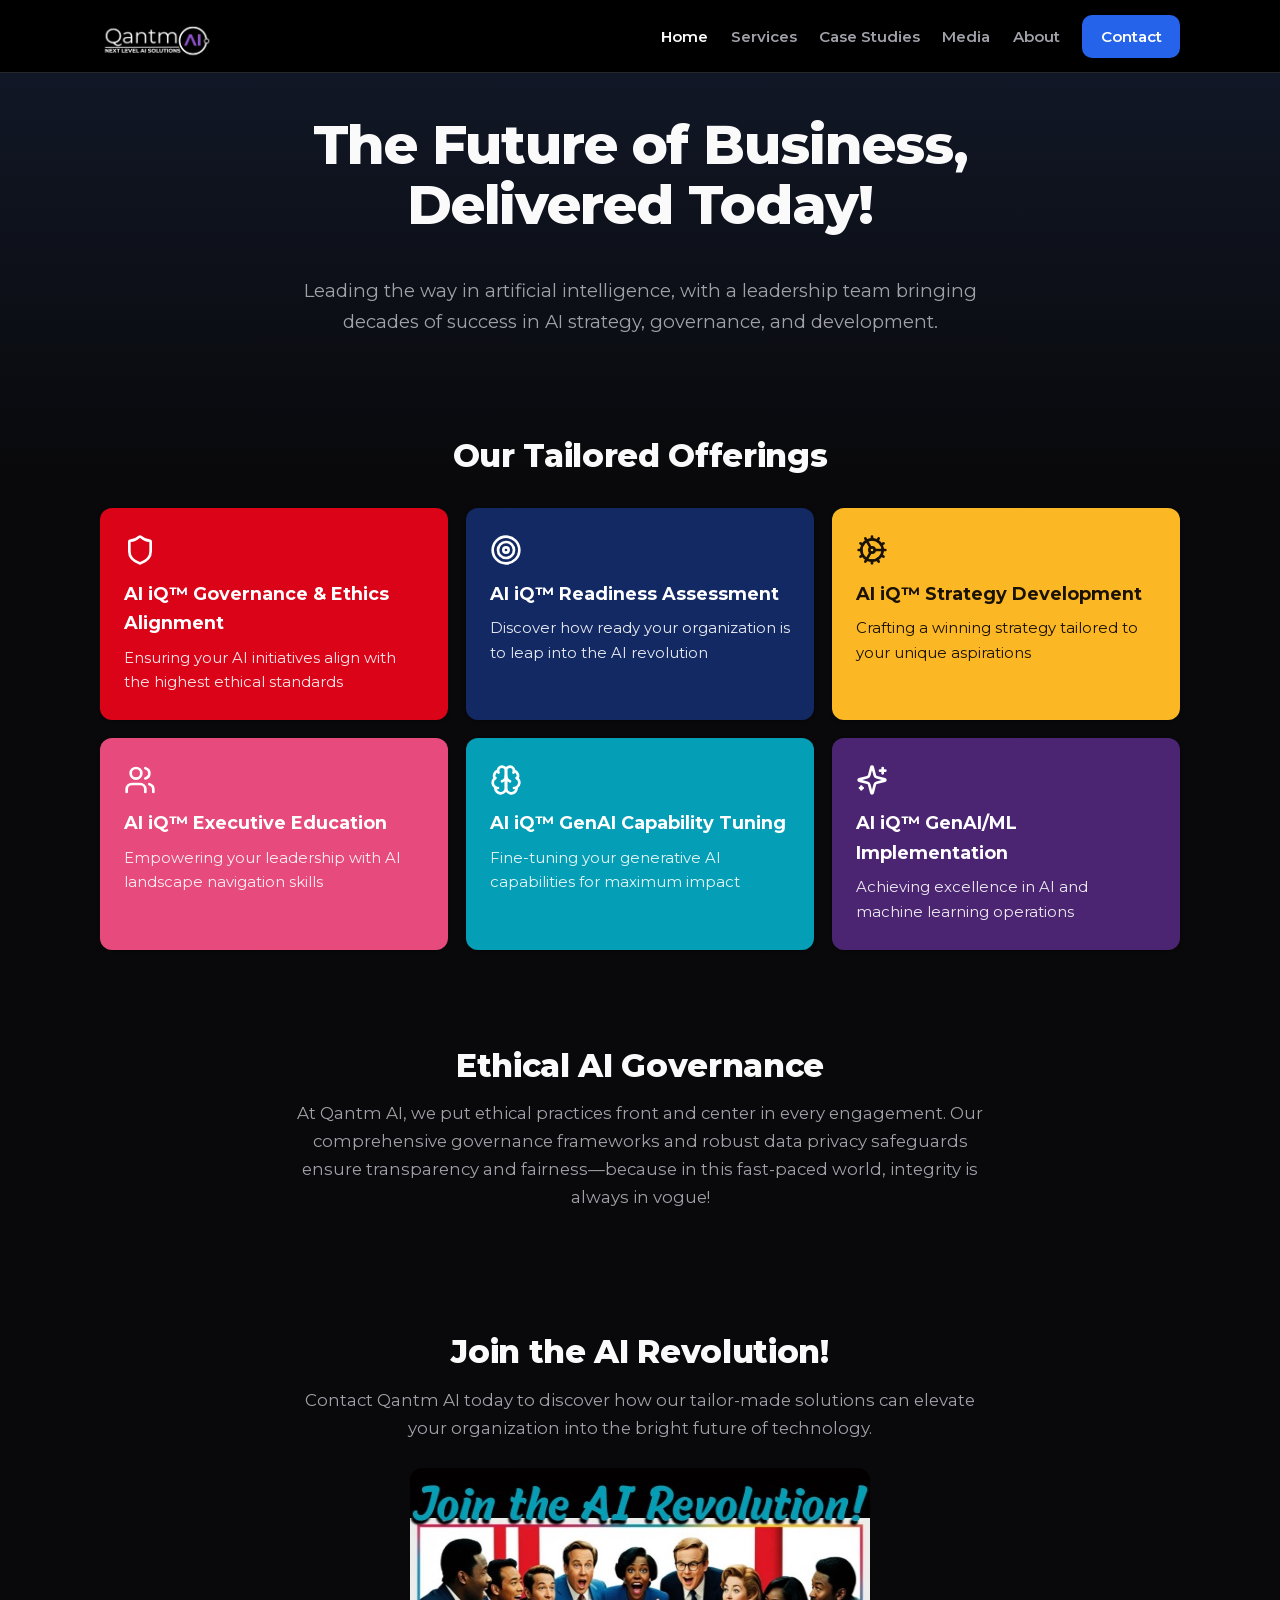
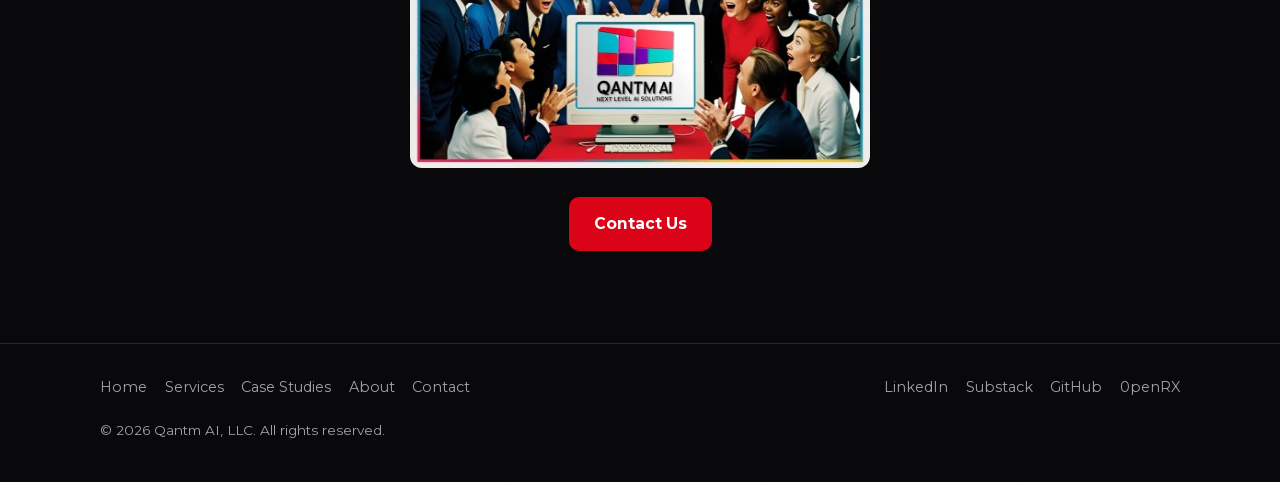
==== index.html @ 716795af "refine: media page balance — measure, whitespace, timeline grid Design refinement grounded in readab" ====
<!DOCTYPE html>
<html lang="en">
<head>
<meta charset="UTF-8">
<meta name="viewport" content="width=device-width, initial-scale=1.0">
<title>Qantm AI — AI Strategy, Governance & Implementation Consulting</title>
<meta name="description" content="AI consulting led by Dr. Seth Dobrin: AI iQ™ readiness assessments, governance and ethics alignment, executive education, and GenAI/ML implementation.">
<meta name="robots" content="index, follow, max-snippet:-1">
<link rel="canonical" href="https://qantm.ai/">
<meta property="og:title" content="Qantm AI — AI Strategy, Governance & Implementation Consulting">
<meta property="og:description" content="AI consulting led by Dr. Seth Dobrin: AI iQ™ readiness assessments, governance and ethics alignment, executive education, and GenAI/ML implementation.">
<meta property="og:type" content="website">
<meta property="og:url" content="https://qantm.ai/">
<meta property="og:image" content="https://qantm.ai/favicon.png">
<meta name="twitter:card" content="summary">
<link rel="icon" type="image/x-icon" href="./favicon.ico">
<link rel="icon" type="image/png" sizes="32x32" href="./favicon-32x32.png">
<link rel="apple-touch-icon" href="./favicon.png">
<link rel="stylesheet" href="./assets/styles.css?v=cdc17498">
<script type="application/ld+json">[{"@context":"https://schema.org","@type":"Organization","name":"Qantm AI","alternateName":"QANTM AI","url":"https://qantm.ai","logo":"https://qantm.ai/favicon.png","description":"AI strategy, governance, and implementation consulting — AI iQ™ readiness assessments, governance \u0026 ethics alignment, executive education, and GenAI/ML implementation.","email":"info@qantm.ai","contactPoint":{"@type":"ContactPoint","email":"info@qantm.ai","contactType":"sales","availableLanguage":"English"},"founder":{"@type":"Person","name":"Seth Dobrin","honorificPrefix":"Dr.","jobTitle":"CEO \u0026 AI Strategist"},"employee":[{"@type":"Person","name":"Seth Dobrin","honorificPrefix":"Dr.","jobTitle":"CEO \u0026 AI Strategist"},{"@type":"Person","name":"Tabitha Rudd","jobTitle":"COO"}],"brand":{"@type":"Brand","name":"0penRX","url":"https://0penrx.org"},"knowsAbout":["AI Governance","AI Strategy","Machine Learning","AI Implementation","AI Ethics","AI Risk Assessment"],"serviceArea":{"@type":"Place","name":"Worldwide"},"sameAs":["https://www.linkedin.com/company/qantm-ai/","https://bsky.app/profile/qantmai.bsky.social","https://siliconsandstudio.substack.com/","https://github.com/QANTMAI"]},{"@context":"https://schema.org","@type":"WebSite","name":"Qantm AI","url":"https://qantm.ai"}]</script>
</head>
<body>
<header>
  <div class="hdr">
    <a class="logo" href="./"><img src="./assets/img/logo.png" alt="Qantm AI — Next Level AI Solutions" width="112" height="50"></a>
    <button class="nav-toggle" aria-expanded="false" aria-controls="mainnav" aria-label="Open menu"><span></span><span></span><span></span></button>
    <nav class="main" id="mainnav" aria-label="Main"><a href="./" aria-current="page">Home</a><a href="./services">Services</a><a href="./case-studies">Case Studies</a><a href="./media">Media</a><a href="./about">About</a><a href="./contact" class="contact-btn">Contact</a></nav>
  </div>
</header>
<main class="wrap">
<h1>The Future of Business, Delivered Today!</h1>

<div class="hero">
  <p>Leading the way in artificial intelligence, with a leadership team bringing decades of success in AI strategy, governance, and development.</p>
</div>
<section id="offerings">
  <h2>Our Tailored Offerings</h2>
  <div class="tiles">
    <div class="tile tile--red"><svg viewBox="0 0 24 24" fill="none" stroke="currentColor" stroke-width="2" stroke-linecap="round" stroke-linejoin="round" aria-hidden="true"><path d="M20 13c0 5-3.5 7.5-7.66 8.95a1 1 0 0 1-.67-.01C7.5 20.5 4 18 4 13V6a1 1 0 0 1 1-1c2 0 4.5-1.2 6.24-2.72a1.17 1.17 0 0 1 1.52 0C14.51 3.81 17 5 19 5a1 1 0 0 1 1 1z"/></svg><h3>AI iQ™ Governance & Ethics Alignment</h3><p>Ensuring your AI initiatives align with the highest ethical standards</p></div>
    <div class="tile tile--navy"><svg viewBox="0 0 24 24" fill="none" stroke="currentColor" stroke-width="2" stroke-linecap="round" stroke-linejoin="round" aria-hidden="true"><circle cx="12" cy="12" r="10"/><circle cx="12" cy="12" r="6"/><circle cx="12" cy="12" r="2"/></svg><h3>AI iQ™ Readiness Assessment</h3><p>Discover how ready your organization is to leap into the AI revolution</p></div>
    <div class="tile tile--gold"><svg viewBox="0 0 24 24" fill="none" stroke="currentColor" stroke-width="2" stroke-linecap="round" stroke-linejoin="round" aria-hidden="true"><path d="M12 20a8 8 0 1 0 0-16 8 8 0 0 0 0 16Z"/><path d="M12 14a2 2 0 1 0 0-4 2 2 0 0 0 0 4Z"/><path d="M12 2v2"/><path d="M12 22v-2"/><path d="m17 20.66-1-1.73"/><path d="M11 10.27 7 3.34"/><path d="m20.66 17-1.73-1"/><path d="m3.34 7 1.73 1"/><path d="M14 12h8"/><path d="M2 12h2"/><path d="m20.66 7-1.73 1"/><path d="m3.34 17 1.73-1"/><path d="m17 3.34-1 1.73"/><path d="m11 13.73-4 6.93"/></svg><h3>AI iQ™ Strategy Development</h3><p>Crafting a winning strategy tailored to your unique aspirations</p></div>
    <div class="tile tile--pink"><svg viewBox="0 0 24 24" fill="none" stroke="currentColor" stroke-width="2" stroke-linecap="round" stroke-linejoin="round" aria-hidden="true"><path d="M16 21v-2a4 4 0 0 0-4-4H6a4 4 0 0 0-4 4v2"/><circle cx="9" cy="7" r="4"/><path d="M22 21v-2a4 4 0 0 0-3-3.87"/><path d="M16 3.13a4 4 0 0 1 0 7.75"/></svg><h3>AI iQ™ Executive Education</h3><p>Empowering your leadership with AI landscape navigation skills</p></div>
    <div class="tile tile--cyan"><svg viewBox="0 0 24 24" fill="none" stroke="currentColor" stroke-width="2" stroke-linecap="round" stroke-linejoin="round" aria-hidden="true"><path d="M12 5a3 3 0 1 0-5.997.125 4 4 0 0 0-2.526 5.77 4 4 0 0 0 .556 6.588A4 4 0 1 0 12 18Z"/><path d="M12 5a3 3 0 1 1 5.997.125 4 4 0 0 1 2.526 5.77 4 4 0 0 1-.556 6.588A4 4 0 1 1 12 18Z"/><path d="M15 13a4.5 4.5 0 0 1-3-4 4.5 4.5 0 0 1-3 4"/><path d="M17.599 6.5a3 3 0 0 0 .399-1.375"/><path d="M6.003 5.125A3 3 0 0 0 6.401 6.5"/><path d="M3.477 10.896a4 4 0 0 1 .585-.396"/><path d="M19.938 10.5a4 4 0 0 1 .585.396"/><path d="M6 18a4 4 0 0 1-1.967-.516"/><path d="M19.967 17.484A4 4 0 0 1 18 18"/></svg><h3>AI iQ™ GenAI Capability Tuning</h3><p>Fine-tuning your generative AI capabilities for maximum impact</p></div>
    <div class="tile tile--purple"><svg viewBox="0 0 24 24" fill="none" stroke="currentColor" stroke-width="2" stroke-linecap="round" stroke-linejoin="round" aria-hidden="true"><path d="M9.937 15.5A2 2 0 0 0 8.5 14.063l-6.135-1.582a.5.5 0 0 1 0-.962L8.5 9.936A2 2 0 0 0 9.937 8.5l1.582-6.135a.5.5 0 0 1 .963 0L14.063 8.5A2 2 0 0 0 15.5 9.937l6.135 1.581a.5.5 0 0 1 0 .964L15.5 14.063a2 2 0 0 0-1.437 1.437l-1.582 6.135a.5.5 0 0 1-.963 0z"/><path d="M20 3v4"/><path d="M22 5h-4"/><path d="M4 17v2"/><path d="M5 18H3"/></svg><h3>AI iQ™ GenAI/ML Implementation</h3><p>Achieving excellence in AI and machine learning operations</p></div>
  </div>
</section>
<section id="ethics">
  <h2>Ethical AI Governance</h2>
  <p class="lede">At Qantm AI, we put ethical practices front and center in every engagement. Our comprehensive governance frameworks and robust data privacy safeguards ensure transparency and fairness&mdash;because in this fast-paced world, integrity is always in vogue!</p>
</section>
<section id="cta">
  <h2>Join the AI Revolution!</h2>
  <p class="lede">Contact Qantm AI today to discover how our tailor-made solutions can elevate your organization into the bright future of technology.</p>
  <img class="cta-image" src="./assets/img/join-ai-revolution.jpg" alt="Join the AI Revolution with Qantm AI" width="500" height="300" loading="lazy">
  <div class="cta-row"><a class="btn pri" href="mailto:info@qantm.ai">Contact Us</a></div>
</section>

</main>
<footer>
  <div class="wrap">
    <div class="cols">
      <nav aria-label="Footer">
        <a href="./">Home</a><a href="./services">Services</a><a href="./case-studies">Case Studies</a><a href="./about">About</a><a href="./contact">Contact</a>
      </nav>
      <nav aria-label="Elsewhere">
        <a href="https://www.linkedin.com/company/qantm-ai/" rel="noopener">LinkedIn</a>
        <a href="https://siliconsandstudio.substack.com/" rel="noopener">Substack</a>
        <a href="https://github.com/QANTMAI" rel="noopener">GitHub</a>
        <a href="https://0penrx.org" rel="noopener">0penRX</a>
      </nav>
    </div>
    <p class="copy">&copy; 2026 Qantm AI, LLC. All rights reserved.</p>
  </div>
</footer>
<script>(function(){var b=document.querySelector('.nav-toggle'),n=document.getElementById('mainnav');if(b&&n){b.addEventListener('click',function(){var o=n.classList.toggle('open');b.setAttribute('aria-expanded',o?'true':'false');b.setAttribute('aria-label',o?'Close menu':'Open menu');});}})();</script>
</body>
</html>
---- assets/styles.css ----
/* Qantm AI — static site. Palette + type read verbatim from the live qantm.ai
   (2026-07-11): Montserrat, near-black #09090b, red/blue CTAs, and a six-colour
   brand cycle for cards. Dark-first, matching the live app. */

/* Self-hosted Montserrat (latin subset) — no external font dependency. */
@font-face { font-family: Montserrat; font-style: normal; font-weight: 400; font-display: swap; src: url("./fonts/montserrat-400.woff2") format("woff2"); }
@font-face { font-family: Montserrat; font-style: normal; font-weight: 600; font-display: swap; src: url("./fonts/montserrat-600.woff2") format("woff2"); }
@font-face { font-family: Montserrat; font-style: normal; font-weight: 700; font-display: swap; src: url("./fonts/montserrat-700.woff2") format("woff2"); }
@font-face { font-family: Montserrat; font-style: normal; font-weight: 800; font-display: swap; src: url("./fonts/montserrat-800.woff2") format("woff2"); }

:root {
  /* Neutrals (HSL triplets — match the live shadcn theme). */
  --background: 240 10% 3.9%;
  --foreground: 0 0% 98%;
  --muted: 240 3.7% 15.9%;
  --muted-foreground: 240 5% 64.9%;
  --card: 240 6% 7%;
  --border: 240 3.7% 15.9%;
  --radius: 12px;
  /* Brand palette (verbatim from the live DOM). */
  --red: #da0318;
  --blue: #2563eb;
  --navy: #132964;
  --gold: #fbb724;
  --pink: #e74a7c;
  --cyan: #049fb6;
  --purple: #4b2571;
}
* { box-sizing: border-box; margin: 0; padding: 0; }
html { scroll-behavior: smooth; }
body {
  /* subtle navy→black hero band at the top, like the live site */
  background: linear-gradient(hsl(222 40% 12%), hsl(var(--background)) 480px) no-repeat;
  background-color: hsl(var(--background));
  color: hsl(var(--foreground));
  font: 400 16px/1.65 Montserrat, Arial, system-ui, sans-serif;
  -webkit-font-smoothing: antialiased;
}
a { color: var(--blue); text-decoration: none; }
a:hover { text-decoration: underline; }
img { max-width: 100%; }

.wrap { max-width: 1120px; margin: 0 auto; padding: 0 1.25rem; }

/* Header */
header { border-bottom: 1px solid hsl(var(--border)); position: sticky; top: 0; background: #000; z-index: 10; }
.hdr { display: flex; align-items: center; justify-content: space-between; gap: 1rem; padding: .7rem 1.25rem; max-width: 1120px; margin: 0 auto; }
.logo { display: flex; align-items: center; }
.logo img { height: 50px; width: auto; display: block; }
nav.main { display: flex; gap: 1.4rem; flex-wrap: wrap; align-items: center; }
nav.main a { color: hsl(var(--muted-foreground)); font-size: .95rem; font-weight: 600; }
nav.main a:hover, nav.main a[aria-current="page"] { color: hsl(var(--foreground)); text-decoration: none; }
nav.main a.contact-btn { background: var(--blue); color: #fff; padding: .55rem 1.15rem; border-radius: 10px; }
nav.main a.contact-btn:hover { filter: brightness(1.08); color: #fff; }

/* Hamburger toggle — hidden on desktop, drives the mobile menu */
.nav-toggle { display: none; background: none; border: 0; padding: .4rem; cursor: pointer; }
.nav-toggle span { display: block; width: 26px; height: 2px; border-radius: 2px; background: hsl(var(--foreground)); transition: transform .2s ease, opacity .2s ease; }
.nav-toggle span + span { margin-top: 6px; }

@media (max-width: 760px) {
  .hdr { flex-wrap: wrap; padding: .6rem 1.1rem; }
  .nav-toggle { display: block; }
  .nav-toggle[aria-expanded="true"] span:nth-child(1) { transform: translateY(8px) rotate(45deg); }
  .nav-toggle[aria-expanded="true"] span:nth-child(2) { opacity: 0; }
  .nav-toggle[aria-expanded="true"] span:nth-child(3) { transform: translateY(-8px) rotate(-45deg); }
  nav.main { display: none; order: 3; flex-basis: 100%; flex-direction: column; gap: 0; margin-top: .4rem; }
  nav.main.open { display: flex; }
  nav.main a { padding: .9rem .25rem; border-top: 1px solid hsl(var(--border)); font-size: 1.05rem; }
  nav.main a.contact-btn { margin: .75rem 0 .35rem; padding: .8rem; text-align: center; border-top: 0; }
}

/* Headings + hero */
h1 { font-weight: 800; font-size: clamp(2.1rem, 5.2vw, 3.4rem); line-height: 1.1; letter-spacing: -.02em; text-align: center; margin: 2.6rem auto 0; max-width: 20ch; }
.hero { padding: 1.5rem 0 3rem; text-align: center; }
.hero p { margin: 1.1rem auto 0; max-width: 60ch; color: hsl(var(--muted-foreground)); font-size: 1.15rem; }
.cta-row { display: flex; gap: .8rem; margin-top: 1.8rem; flex-wrap: wrap; justify-content: center; }
.btn { display: inline-flex; align-items: center; gap: .5rem; padding: .8rem 1.5rem; border-radius: 10px; font-weight: 700; font-size: .98rem; border: 1px solid transparent; color: #fff; background: hsl(var(--muted)); }
.btn:hover { text-decoration: none; filter: brightness(1.1); }
.btn.pri { background: var(--red); color: #fff; }
.btn.blue { background: var(--blue); color: #fff; }

/* Sections */
section { padding: 2.8rem 0; }
section > h2 { text-align: center; }
h2 { font-size: clamp(1.5rem, 3vw, 2rem); font-weight: 800; letter-spacing: -.01em; margin-bottom: .5rem; }
.lede { color: hsl(var(--muted-foreground)); max-width: 64ch; margin: 0 auto 1.6rem; font-size: 1.05rem; text-align: center; }

/* Colour-cycled tiles (offerings, services, values) */
.tiles { display: grid; grid-template-columns: repeat(auto-fill, minmax(min(300px, 100%), 1fr)); gap: 1.1rem; margin-top: 1.6rem; }
.tile { border-radius: var(--radius); padding: 1.6rem 1.5rem; color: #fff; display: flex; flex-direction: column; box-shadow: 0 1px 3px rgba(0,0,0,.35); }
.tile svg { width: 2rem; height: 2rem; stroke: #fff; stroke-width: 2; fill: none; margin-bottom: .8rem; }
.tile h3 { color: #fff; font-size: 1.12rem; font-weight: 700; margin-bottom: .5rem; }
.tile p, .tile li { color: rgba(255,255,255,.9); font-size: .93rem; }
.tile ul { margin-top: .6rem; padding-left: 1.1rem; }
.tile li { margin: .15rem 0; }
.tile--red { background: var(--red); } .tile--navy { background: var(--navy); }
.tile--gold { background: var(--gold); } .tile--pink { background: var(--pink); }
.tile--cyan { background: var(--cyan); } .tile--purple { background: var(--purple); }
/* gold is light — dark text keeps it legible */
.tile--gold h3, .tile--gold p, .tile--gold li { color: #1a1205; }
.tile--gold svg { stroke: #1a1205; }

/* Team cards (colour-cycled, circular real headshots) */
.team-grid { display: grid; grid-template-columns: repeat(4, 1fr); gap: 1.1rem; margin-top: 1.6rem; }
/* 4-item card rows (About values + team): one clean row on desktop, then 2×2, then 1 — never an orphan */
.tiles-4 { grid-template-columns: repeat(4, 1fr); }
@media (max-width: 920px) { .tiles-4, .team-grid { grid-template-columns: repeat(2, 1fr); } }
@media (max-width: 520px) { .tiles-4, .team-grid { grid-template-columns: 1fr; } }
.team-card { border-radius: var(--radius); padding: 1.8rem 1.3rem; text-align: center; color: #fff; }
.team-card img { width: 118px; height: 118px; border-radius: 50%; object-fit: cover; margin: 0 auto .9rem; display: block; border: 3px solid rgba(255,255,255,.35); background: rgba(255,255,255,.1); }
.team-card h3 { color: #fff; margin-bottom: .1rem; font-size: 1.15rem; font-weight: 700; }
.team-card .role { font-weight: 600; color: rgba(255,255,255,.92); font-size: .9rem; margin-bottom: .6rem; }
.team-card p { color: rgba(255,255,255,.85); font-size: .88rem; }
.team-card--gold { } .team-card.tile--gold h3, .team-card.tile--gold .role, .team-card.tile--gold p { color: #1a1205; }

/* Neutral cards (contact, misc) */
.grid { display: grid; grid-template-columns: repeat(auto-fill, minmax(min(300px, 100%), 1fr)); gap: 1rem; margin-top: 1.4rem; }
.card { border: 1px solid hsl(var(--border)); border-radius: var(--radius); padding: 1.25rem; background: hsl(var(--card)); }
.card h3 { font-size: 1.05rem; margin-bottom: .45rem; }
.card p, .card li { color: hsl(var(--muted-foreground)); font-size: .95rem; }
.card ul { padding-left: 1.1rem; margin-top: .5rem; }

/* Image + prose blocks (mission, CTA) */
.split { display: grid; grid-template-columns: 1fr 1fr; gap: 2rem; align-items: center; margin-top: 1.6rem; }
.split img { border-radius: var(--radius); width: 100%; }
.split .prose { text-align: left; }
@media (max-width: 760px) { .split { grid-template-columns: 1fr; } }
.prose p { margin: .8rem 0; max-width: 68ch; }
.prose p, .prose li { color: hsl(var(--muted-foreground)); }
.cta-image { display: block; max-width: 460px; width: 100%; margin: 1.6rem auto 0; border-radius: var(--radius); }
.kv { display: grid; grid-template-columns: repeat(auto-fill, minmax(min(280px, 100%), 1fr)); gap: 1rem; margin-top: 1.4rem; }
.kv .card strong { display: block; color: hsl(var(--foreground)); margin-bottom: .25rem; }

/* Footer */
footer { border-top: 1px solid hsl(var(--border)); margin-top: 3rem; padding: 2rem 0 2.5rem; }
footer .cols { display: flex; justify-content: space-between; gap: 1.5rem; flex-wrap: wrap; }
footer nav { display: flex; gap: 1.1rem; flex-wrap: wrap; }
footer a { color: hsl(var(--muted-foreground)); font-size: .9rem; }
footer .copy { color: hsl(var(--muted-foreground)); font-size: .85rem; margin-top: 1.2rem; }
.sr { position: absolute; width: 1px; height: 1px; overflow: hidden; clip: rect(0 0 0 0); }

/* Media portfolio — stats, featured book, speaking timeline, media cards */
.mstats { display: flex; flex-wrap: wrap; justify-content: center; gap: 1rem; margin: 0 auto 2.2rem; max-width: 820px; }
.mstat { flex: 1 1 140px; max-width: 210px; text-align: center; padding: 1.1rem 1rem;
  border: 1px solid hsl(var(--border)); border-radius: var(--radius); background: hsl(var(--card)); }
.mstat-n { display: block; font-size: 2.3rem; font-weight: 800; line-height: 1; color: hsl(var(--foreground)); font-variant-numeric: tabular-nums; }
.mstat-l { display: block; margin-top: .4rem; font-size: .82rem; color: hsl(var(--muted-foreground)); font-weight: 600; }

.media-nav { display: flex; flex-wrap: wrap; gap: .5rem; justify-content: center; margin: 0 auto 2.4rem; max-width: 680px; }
.media-nav a { padding: .34rem .8rem; border-radius: 999px; border: 1px solid hsl(var(--border));
  color: hsl(var(--muted-foreground)); font-size: .82rem; font-weight: 600; }
.media-nav a:hover { border-color: var(--blue); color: hsl(var(--foreground)); text-decoration: none; }

.msec { padding: 2.2rem 0; scroll-margin-top: 84px; max-width: 880px; margin-left: auto; margin-right: auto; }
.msec-head { display: flex; align-items: center; gap: .7rem; margin-bottom: 1.15rem; }
.msec-head h2 { text-align: left; font-size: 1.5rem; margin: 0; }
.msec-icon { display: inline-flex; padding: .5rem; border-radius: 10px; flex: none; }
.msec-icon svg { width: 1.35rem; height: 1.35rem; stroke: #fff; stroke-width: 2; fill: none; display: block; }
.msec-icon.tile--gold svg { stroke: #1a1205; }
.msec-count { font-size: .8rem; font-weight: 700; color: hsl(var(--muted-foreground));
  background: hsl(var(--muted) / .5); padding: .12rem .6rem; border-radius: 999px; }
.msec-sub { color: hsl(var(--muted-foreground)); font-size: .92rem; margin: -.6rem 0 1.1rem; }

/* Featured book */
.book-feature { display: grid; grid-template-columns: minmax(190px, 240px) 1fr; gap: 1.8rem; align-items: center; }
.book-cover { position: relative; overflow: hidden; border-radius: var(--radius); padding: 1.6rem 1.4rem;
  min-height: 300px; display: flex; flex-direction: column; justify-content: space-between; color: #fff;
  box-shadow: 0 12px 34px rgba(0,0,0,.45); }
.book-cover::after { content: ""; position: absolute; left: 0; top: 0; bottom: 0; width: 7px; background: rgba(255,255,255,.22); }
.book-cover-tag { font-size: .72rem; font-weight: 700; letter-spacing: .08em; text-transform: uppercase; opacity: .85; }
.book-cover-title { font-size: 1.65rem; font-weight: 800; line-height: 1.14; margin: .8rem 0; }
.book-cover-by { font-size: .9rem; font-weight: 600; opacity: .92; }
.book-title { font-size: 1.5rem; margin-bottom: .3rem; }
.book-sub { color: hsl(var(--muted-foreground)); margin-bottom: 1rem; }
.book-get { font-weight: 700; font-size: .78rem; text-transform: uppercase; letter-spacing: .05em; color: hsl(var(--muted-foreground)); margin-bottom: .5rem; }
@media (max-width: 640px) { .book-feature { grid-template-columns: 1fr; } .book-cover { max-width: 280px; margin: 0 auto; } }

/* Media cards (video, podcasts, tv, newsletter) */
.mcards { display: grid; grid-template-columns: repeat(auto-fill, minmax(min(258px, 100%), 1fr)); gap: .8rem; }
.mcard { position: relative; display: flex; flex-direction: column; gap: .45rem; padding: 1rem 1.1rem;
  border: 1px solid hsl(var(--border)); border-radius: 10px; background: hsl(var(--card));
  transition: border-color .15s ease, transform .15s ease; }
.mcard:hover { border-color: var(--blue); transform: translateY(-2px); text-decoration: none; }
.mcard-date { font-size: .72rem; font-weight: 700; letter-spacing: .03em; text-transform: uppercase; color: var(--blue); }
.mcard-title { font-size: .95rem; font-weight: 600; color: hsl(var(--foreground)); line-height: 1.42; padding-right: 1.1rem; }
.mcard-go { position: absolute; top: .95rem; right: .95rem; opacity: 0; transition: opacity .15s ease; }
.mcard-go svg { width: 1rem; height: 1rem; stroke: var(--blue); stroke-width: 2.5; fill: none; display: block; }
.mcard:hover .mcard-go { opacity: 1; }

/* Speaking timeline */
.timeline { margin-top: 1.2rem; padding-left: 1.7rem; border-left: 2px solid hsl(var(--border)); }
.tl-year { position: relative; padding-bottom: 1.7rem; }
.tl-year:last-child { padding-bottom: 0; }
.tl-marker { position: relative; font-size: 1.4rem; font-weight: 800; margin-bottom: .7rem; color: hsl(var(--foreground)); font-variant-numeric: tabular-nums; }
.tl-marker::before { content: ""; position: absolute; left: calc(-1.7rem - 1px); top: 50%;
  transform: translate(-50%, -50%); width: 13px; height: 13px; border-radius: 50%; background: var(--pink); border: 3px solid hsl(var(--background)); }
.tl-items { display: grid; grid-template-columns: 1fr 1fr; gap: .7rem; }
.tl-item { display: flex; flex-direction: column; gap: .35rem; padding: .85rem 1rem;
  border: 1px solid hsl(var(--border)); border-radius: 8px; background: hsl(var(--card));
  transition: border-color .15s ease, transform .15s ease; }
.tl-item:hover { border-color: var(--pink); transform: translateY(-2px); text-decoration: none; }
.tl-date { font-size: .7rem; font-weight: 700; letter-spacing: .04em; text-transform: uppercase; color: var(--pink); }
.tl-title { font-size: .9rem; font-weight: 600; color: hsl(var(--foreground)); line-height: 1.42; }
@media (max-width: 620px) { .tl-items { grid-template-columns: 1fr; } }

/* Publications list */
.pub-list { list-style: none; padding: 0; margin: .3rem 0 0; }
.pub-list li { display: flex; justify-content: space-between; gap: 1rem; align-items: baseline; padding: .55rem 0; border-bottom: 1px solid hsl(var(--border)); }
.pub-list a { font-weight: 600; font-size: .93rem; }
.pub-year { font-size: .78rem; color: hsl(var(--muted-foreground)); white-space: nowrap; flex: none; font-variant-numeric: tabular-nums; }

/* Profile chips */
.mchips { display: flex; flex-wrap: wrap; gap: .6rem; }
.mchip { padding: .55rem 1.05rem; border: 1px solid hsl(var(--border)); border-radius: 999px; font-weight: 600; font-size: .9rem; color: hsl(var(--foreground)); }
.mchip:hover { border-color: var(--blue); background: hsl(var(--muted) / .3); text-decoration: none; }

/* Case studies — sourced enterprise & government AI deployments */
.cs-filters { display: flex; flex-wrap: wrap; gap: .5rem; margin: .4rem 0 1.8rem; justify-content: center; }
.cs-chip { display: inline-flex; align-items: center; gap: .4rem; padding: .38rem .8rem; border-radius: 999px;
  border: 1px solid hsl(var(--border)); background: transparent; color: hsl(var(--muted-foreground));
  font: inherit; font-size: .85rem; font-weight: 600; cursor: pointer; }
.cs-chip:hover { border-color: var(--blue); color: hsl(var(--foreground)); }
.cs-chip.is-on { background: var(--blue); color: #fff; border-color: transparent; }
.cs-chip span { font-size: .75rem; opacity: .8; font-variant-numeric: tabular-nums; }
.cs-chip.is-on span { opacity: .9; }

.cs-grid { display: grid; grid-template-columns: repeat(auto-fill, minmax(min(340px, 100%), 1fr)); gap: 1rem; margin-top: 1rem; }
.cs-card { display: flex; flex-direction: column; border: 1px solid hsl(var(--border)); border-radius: var(--radius);
  padding: 1.25rem; background: hsl(var(--card)); }
.cs-card[hidden] { display: none; }
.cs-top { display: flex; align-items: center; flex-wrap: wrap; gap: .5rem; margin-bottom: .7rem; }
.cs-badge { font-size: .68rem; font-weight: 800; letter-spacing: .06em; text-transform: uppercase;
  padding: .16rem .5rem; border-radius: 5px; }
.cs-ent { background: hsl(217 91% 60% / .16); color: hsl(217 91% 72%); }
.cs-gov { background: hsl(38 96% 56% / .16); color: hsl(38 96% 66%); }
.cs-sector { font-size: .8rem; font-weight: 600; color: hsl(var(--muted-foreground)); }
.cs-country { font-size: .8rem; color: hsl(var(--muted-foreground)); margin-left: auto; }
.cs-client { font-size: 1.15rem; margin: 0 0 .1rem; color: hsl(var(--foreground)); font-weight: 700; }
.cs-year { font-weight: 500; color: hsl(var(--muted-foreground)); font-size: .9rem; }
.cs-name { font-size: .92rem; font-weight: 600; color: hsl(var(--muted-foreground)); margin-bottom: .8rem; }
.cs-metric { font-size: 1rem; font-weight: 700; color: #fff; line-height: 1.4;
  padding: .6rem .8rem; margin-bottom: .9rem; background: var(--blue);
  border-radius: 8px; }
.cs-dl { margin: 0 0 .2rem; }
.cs-dl dt { font-size: .72rem; font-weight: 800; letter-spacing: .05em; text-transform: uppercase;
  color: hsl(var(--foreground)); margin-top: .7rem; }
.cs-dl dd { margin: .2rem 0 0; font-size: .9rem; color: hsl(var(--muted-foreground)); line-height: 1.55; }
.cs-quote { margin: 1rem 0 .3rem; padding-left: .9rem; border-left: 2px solid var(--blue);
  font-style: italic; font-size: .9rem; color: hsl(var(--foreground) / .85); }
.cs-tech { list-style: none; display: flex; flex-wrap: wrap; gap: .35rem; padding: 0; margin: .9rem 0 0; }
.cs-tech li { font-size: .72rem; font-weight: 600; color: hsl(var(--muted-foreground));
  padding: .18rem .5rem; border: 1px solid hsl(var(--border)); border-radius: 5px; }
.cs-src { margin: 1rem 0 0; padding-top: .8rem; border-top: 1px solid hsl(var(--border));
  font-size: .82rem; color: hsl(var(--muted-foreground)); }
.cs-src a { font-weight: 600; }
.cs-note { color: hsl(var(--muted-foreground)); font-size: .82rem; max-width: 70ch; margin: 2.2rem auto 1.4rem;
  padding: .9rem 1rem; border: 1px solid hsl(var(--border)); border-radius: var(--radius); background: hsl(var(--muted) / .25); text-align: center; }
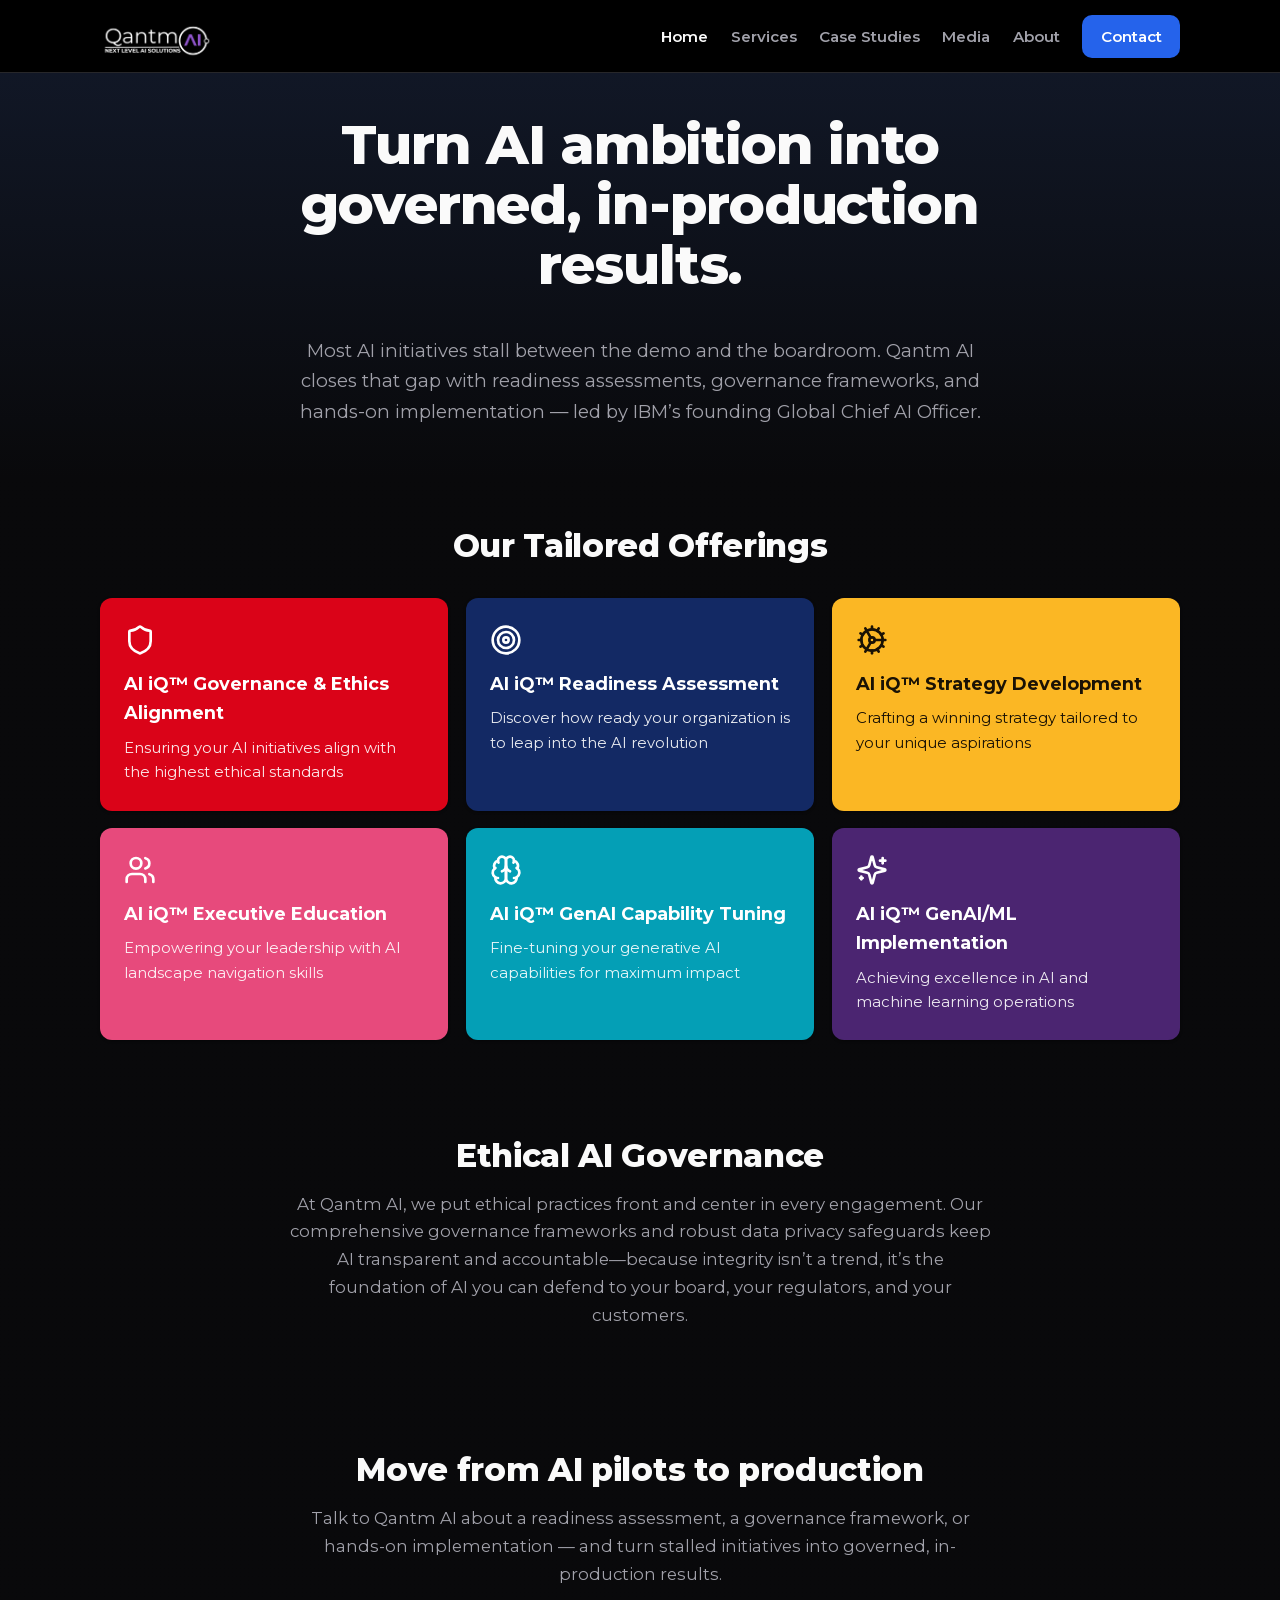
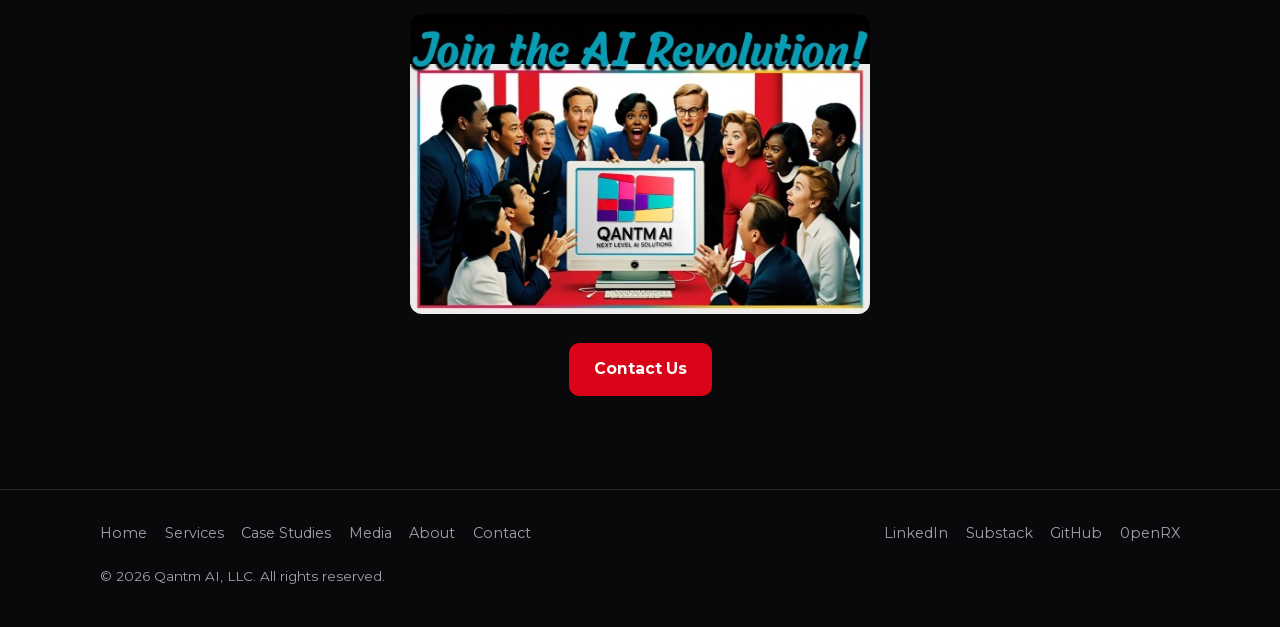
==== commit f14b7cd4: "feat: audit implementation — hero rewrite, de-hype, footer, Book schema, 1200×630 OG Implements the " ====
--- a/index.html
+++ b/index.html
@@ -11,13 +11,17 @@
 <meta property="og:description" content="AI consulting led by Dr. Seth Dobrin: AI iQ™ readiness assessments, governance and ethics alignment, executive education, and GenAI/ML implementation.">
 <meta property="og:type" content="website">
 <meta property="og:url" content="https://qantm.ai/">
-<meta property="og:image" content="https://qantm.ai/favicon.png">
-<meta name="twitter:card" content="summary">
+<meta property="og:image" content="https://qantm.ai/assets/img/og-card.png">
+<meta property="og:image:width" content="1200">
+<meta property="og:image:height" content="630">
+<meta property="og:image:alt" content="Qantm AI — Next Level AI Solutions">
+<meta name="twitter:card" content="summary_large_image">
+<meta name="twitter:image" content="https://qantm.ai/assets/img/og-card.png">
 <link rel="icon" type="image/x-icon" href="./favicon.ico">
 <link rel="icon" type="image/png" sizes="32x32" href="./favicon-32x32.png">
 <link rel="apple-touch-icon" href="./favicon.png">
-<link rel="stylesheet" href="./assets/styles.css?v=cdc17498">
-<script type="application/ld+json">[{"@context":"https://schema.org","@type":"Organization","name":"Qantm AI","alternateName":"QANTM AI","url":"https://qantm.ai","logo":"https://qantm.ai/favicon.png","description":"AI strategy, governance, and implementation consulting — AI iQ™ readiness assessments, governance \u0026 ethics alignment, executive education, and GenAI/ML implementation.","email":"info@qantm.ai","contactPoint":{"@type":"ContactPoint","email":"info@qantm.ai","contactType":"sales","availableLanguage":"English"},"founder":{"@type":"Person","name":"Seth Dobrin","honorificPrefix":"Dr.","jobTitle":"CEO \u0026 AI Strategist"},"employee":[{"@type":"Person","name":"Seth Dobrin","honorificPrefix":"Dr.","jobTitle":"CEO \u0026 AI Strategist"},{"@type":"Person","name":"Tabitha Rudd","jobTitle":"COO"}],"brand":{"@type":"Brand","name":"0penRX","url":"https://0penrx.org"},"knowsAbout":["AI Governance","AI Strategy","Machine Learning","AI Implementation","AI Ethics","AI Risk Assessment"],"serviceArea":{"@type":"Place","name":"Worldwide"},"sameAs":["https://www.linkedin.com/company/qantm-ai/","https://bsky.app/profile/qantmai.bsky.social","https://siliconsandstudio.substack.com/","https://github.com/QANTMAI"]},{"@context":"https://schema.org","@type":"WebSite","name":"Qantm AI","url":"https://qantm.ai"}]</script>
+<link rel="stylesheet" href="./assets/styles.css?v=873c13d3">
+<script type="application/ld+json">[{"@context":"https://schema.org","@type":"Organization","name":"Qantm AI","alternateName":"QANTM AI","url":"https://qantm.ai","logo":"https://qantm.ai/favicon.png","description":"AI strategy, governance, and implementation consulting — AI iQ™ readiness assessments, governance \u0026 ethics alignment, executive education, and GenAI/ML implementation.","email":"info@qantm.ai","contactPoint":{"@type":"ContactPoint","email":"info@qantm.ai","contactType":"sales","availableLanguage":"English"},"founder":{"@type":"Person","name":"Seth Dobrin","honorificPrefix":"Dr.","jobTitle":"Founder \u0026 CEO","description":"IBM's first-ever Global Chief AI Officer; author of AI iQ for a Human-Focused Future (Routledge, 2024).","sameAs":["https://www.linkedin.com/company/qantm-ai/"]},"employee":[{"@type":"Person","name":"Seth Dobrin","honorificPrefix":"Dr.","jobTitle":"CEO \u0026 AI Strategist"},{"@type":"Person","name":"Tabitha Rudd","jobTitle":"COO"}],"brand":{"@type":"Brand","name":"0penRX","url":"https://0penrx.org"},"knowsAbout":["AI Governance","AI Strategy","Machine Learning","AI Implementation","AI Ethics","AI Risk Assessment"],"serviceArea":{"@type":"Place","name":"Worldwide"},"sameAs":["https://www.linkedin.com/company/qantm-ai/","https://bsky.app/profile/qantmai.bsky.social","https://siliconsandstudio.substack.com/","https://github.com/QANTMAI"]},{"@context":"https://schema.org","@type":"Book","name":"AI iQ for a Human-Focused Future","author":{"@type":"Person","name":"Seth Dobrin","honorificPrefix":"Dr."},"publisher":{"@type":"Organization","name":"Routledge / CRC Press"},"datePublished":"2024","isbn":"9781032603896","url":"https://www.routledge.com/AI-IQ-for-a-Human-focused-Future-Strategy-Talent-and-Culture/Dobrin/p/book/9781032603896"},{"@context":"https://schema.org","@type":"WebSite","name":"Qantm AI","url":"https://qantm.ai"}]</script>
 </head>
 <body>
 <header>
@@ -28,10 +32,10 @@
   </div>
 </header>
 <main class="wrap">
-<h1>The Future of Business, Delivered Today!</h1>
+<h1>Turn AI ambition into governed, in-production results.</h1>
 
 <div class="hero">
-  <p>Leading the way in artificial intelligence, with a leadership team bringing decades of success in AI strategy, governance, and development.</p>
+  <p>Most AI initiatives stall between the demo and the boardroom. Qantm AI closes that gap with readiness assessments, governance frameworks, and hands-on implementation &mdash; led by IBM&rsquo;s founding Global Chief AI Officer.</p>
 </div>
 <section id="offerings">
   <h2>Our Tailored Offerings</h2>
@@ -46,12 +50,12 @@
 </section>
 <section id="ethics">
   <h2>Ethical AI Governance</h2>
-  <p class="lede">At Qantm AI, we put ethical practices front and center in every engagement. Our comprehensive governance frameworks and robust data privacy safeguards ensure transparency and fairness&mdash;because in this fast-paced world, integrity is always in vogue!</p>
+  <p class="lede">At Qantm AI, we put ethical practices front and center in every engagement. Our comprehensive governance frameworks and robust data privacy safeguards keep AI transparent and accountable&mdash;because integrity isn&rsquo;t a trend, it&rsquo;s the foundation of AI you can defend to your board, your regulators, and your customers.</p>
 </section>
 <section id="cta">
-  <h2>Join the AI Revolution!</h2>
-  <p class="lede">Contact Qantm AI today to discover how our tailor-made solutions can elevate your organization into the bright future of technology.</p>
-  <img class="cta-image" src="./assets/img/join-ai-revolution.jpg" alt="Join the AI Revolution with Qantm AI" width="500" height="300" loading="lazy">
+  <h2>Move from AI pilots to production</h2>
+  <p class="lede">Talk to Qantm AI about a readiness assessment, a governance framework, or hands-on implementation &mdash; and turn stalled initiatives into governed, in-production results.</p>
+  <img class="cta-image" src="./assets/img/join-ai-revolution.jpg" alt="Qantm AI — from AI pilots to production" width="500" height="300" loading="lazy">
   <div class="cta-row"><a class="btn pri" href="mailto:info@qantm.ai">Contact Us</a></div>
 </section>
 
@@ -60,7 +64,7 @@
   <div class="wrap">
     <div class="cols">
       <nav aria-label="Footer">
-        <a href="./">Home</a><a href="./services">Services</a><a href="./case-studies">Case Studies</a><a href="./about">About</a><a href="./contact">Contact</a>
+        <a href="./">Home</a><a href="./services">Services</a><a href="./case-studies">Case Studies</a><a href="./media">Media</a><a href="./about">About</a><a href="./contact">Contact</a>
       </nav>
       <nav aria-label="Elsewhere">
         <a href="https://www.linkedin.com/company/qantm-ai/" rel="noopener">LinkedIn</a>
--- a/assets/styles.css
+++ b/assets/styles.css
@@ -123,7 +123,7 @@
 
 /* Image + prose blocks (mission, CTA) */
 .split { display: grid; grid-template-columns: 1fr 1fr; gap: 2rem; align-items: center; margin-top: 1.6rem; }
-.split img { border-radius: var(--radius); width: 100%; }
+.split img { border-radius: var(--radius); width: 100%; height: auto; max-width: 70%; justify-self: center; }
 .split .prose { text-align: left; }
 @media (max-width: 760px) { .split { grid-template-columns: 1fr; } }
 .prose p { margin: .8rem 0; max-width: 68ch; }
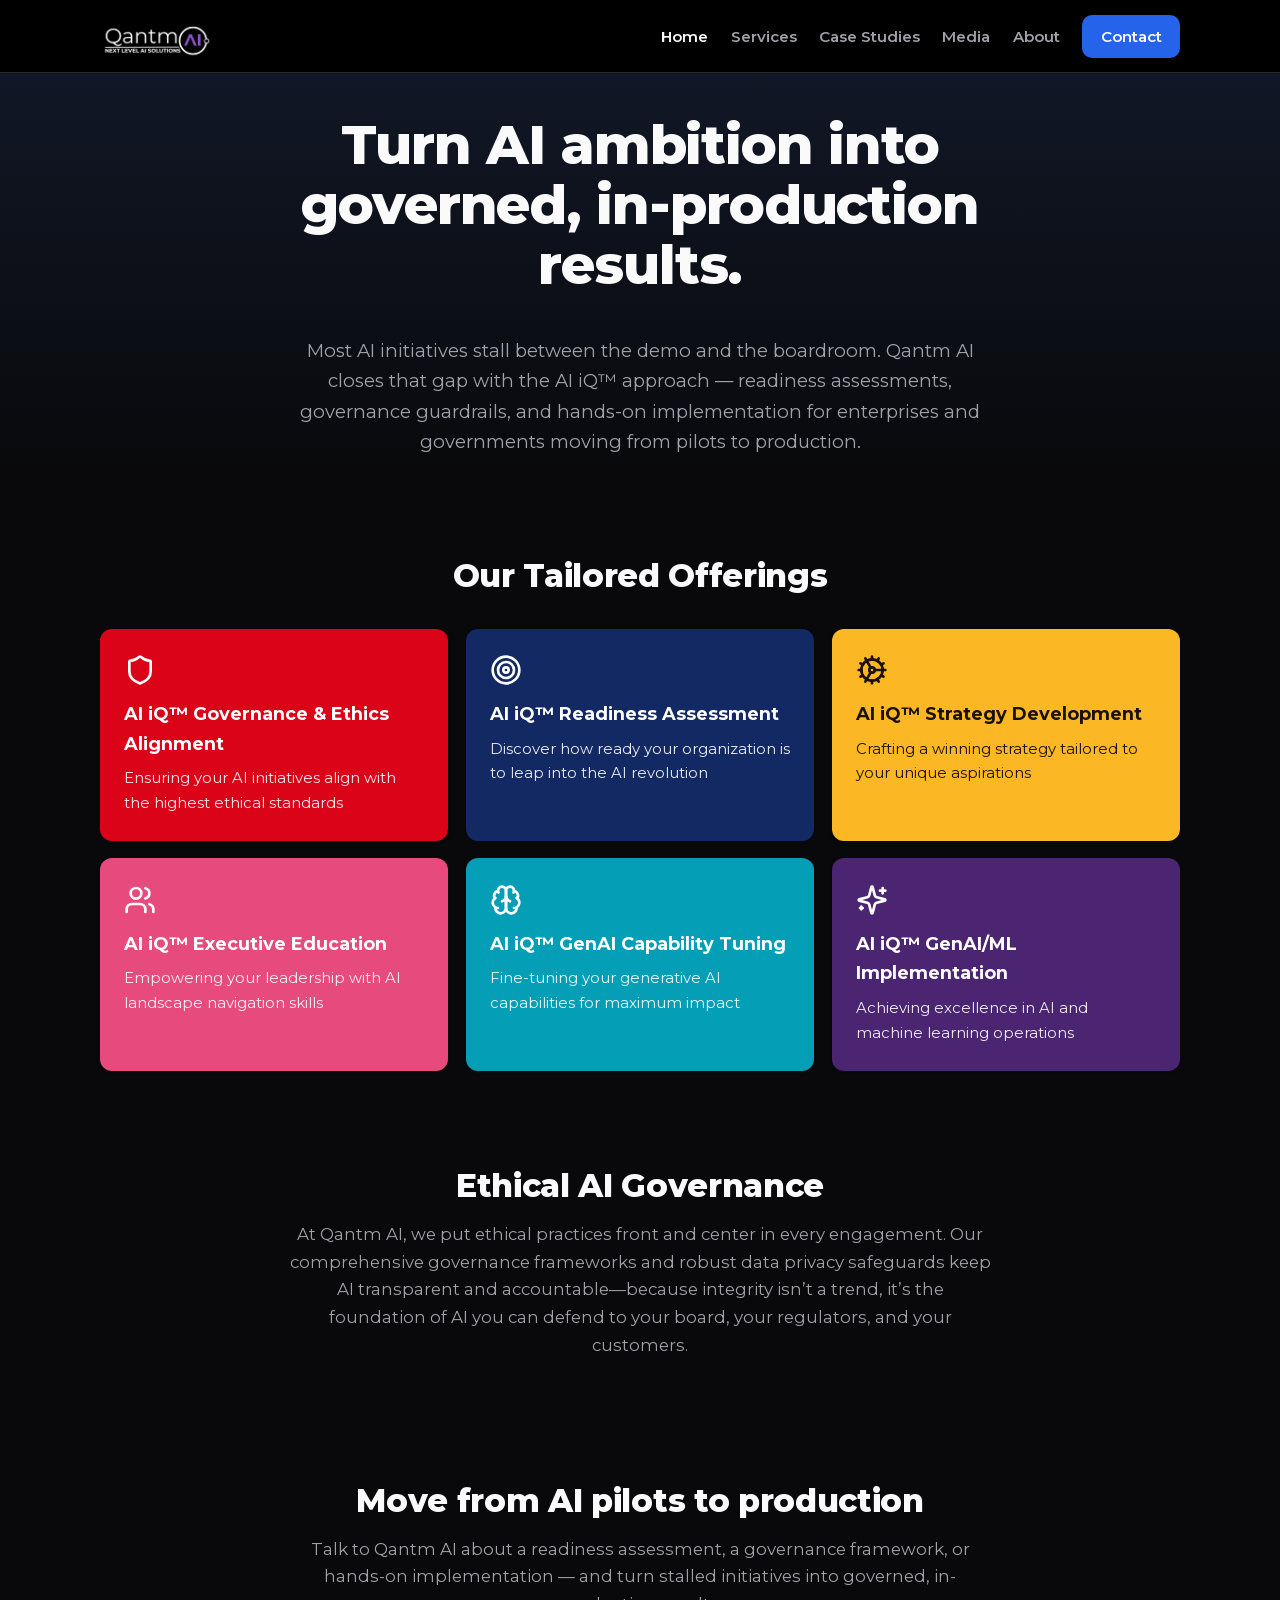
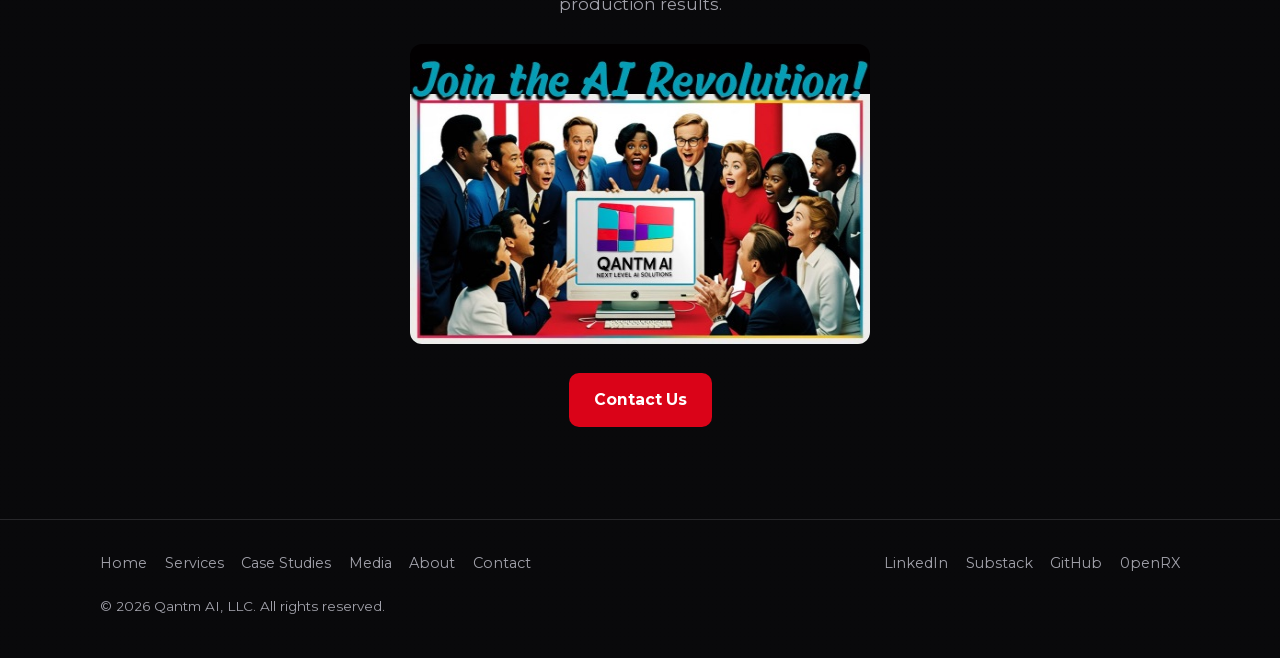
==== commit e330e9ad: "fix(brand): remove IBM references from the homepage — lead with our own AI iQ™ IP The hero rewrite (" ====
--- a/index.html
+++ b/index.html
@@ -21,7 +21,7 @@
 <link rel="icon" type="image/png" sizes="32x32" href="./favicon-32x32.png">
 <link rel="apple-touch-icon" href="./favicon.png">
 <link rel="stylesheet" href="./assets/styles.css?v=873c13d3">
-<script type="application/ld+json">[{"@context":"https://schema.org","@type":"Organization","name":"Qantm AI","alternateName":"QANTM AI","url":"https://qantm.ai","logo":"https://qantm.ai/favicon.png","description":"AI strategy, governance, and implementation consulting — AI iQ™ readiness assessments, governance \u0026 ethics alignment, executive education, and GenAI/ML implementation.","email":"info@qantm.ai","contactPoint":{"@type":"ContactPoint","email":"info@qantm.ai","contactType":"sales","availableLanguage":"English"},"founder":{"@type":"Person","name":"Seth Dobrin","honorificPrefix":"Dr.","jobTitle":"Founder \u0026 CEO","description":"IBM's first-ever Global Chief AI Officer; author of AI iQ for a Human-Focused Future (Routledge, 2024).","sameAs":["https://www.linkedin.com/company/qantm-ai/"]},"employee":[{"@type":"Person","name":"Seth Dobrin","honorificPrefix":"Dr.","jobTitle":"CEO \u0026 AI Strategist"},{"@type":"Person","name":"Tabitha Rudd","jobTitle":"COO"}],"brand":{"@type":"Brand","name":"0penRX","url":"https://0penrx.org"},"knowsAbout":["AI Governance","AI Strategy","Machine Learning","AI Implementation","AI Ethics","AI Risk Assessment"],"serviceArea":{"@type":"Place","name":"Worldwide"},"sameAs":["https://www.linkedin.com/company/qantm-ai/","https://bsky.app/profile/qantmai.bsky.social","https://siliconsandstudio.substack.com/","https://github.com/QANTMAI"]},{"@context":"https://schema.org","@type":"Book","name":"AI iQ for a Human-Focused Future","author":{"@type":"Person","name":"Seth Dobrin","honorificPrefix":"Dr."},"publisher":{"@type":"Organization","name":"Routledge / CRC Press"},"datePublished":"2024","isbn":"9781032603896","url":"https://www.routledge.com/AI-IQ-for-a-Human-focused-Future-Strategy-Talent-and-Culture/Dobrin/p/book/9781032603896"},{"@context":"https://schema.org","@type":"WebSite","name":"Qantm AI","url":"https://qantm.ai"}]</script>
+<script type="application/ld+json">[{"@context":"https://schema.org","@type":"Organization","name":"Qantm AI","alternateName":"QANTM AI","url":"https://qantm.ai","logo":"https://qantm.ai/favicon.png","description":"AI strategy, governance, and implementation consulting — AI iQ™ readiness assessments, governance \u0026 ethics alignment, executive education, and GenAI/ML implementation.","email":"info@qantm.ai","contactPoint":{"@type":"ContactPoint","email":"info@qantm.ai","contactType":"sales","availableLanguage":"English"},"founder":{"@type":"Person","name":"Seth Dobrin","honorificPrefix":"Dr.","jobTitle":"Founder \u0026 CEO","description":"Founder \u0026 CEO of Qantm AI; author of AI iQ for a Human-Focused Future (Routledge, 2024).","sameAs":["https://www.linkedin.com/company/qantm-ai/"]},"employee":[{"@type":"Person","name":"Seth Dobrin","honorificPrefix":"Dr.","jobTitle":"CEO \u0026 AI Strategist"},{"@type":"Person","name":"Tabitha Rudd","jobTitle":"COO"}],"brand":{"@type":"Brand","name":"0penRX","url":"https://0penrx.org"},"knowsAbout":["AI Governance","AI Strategy","Machine Learning","AI Implementation","AI Ethics","AI Risk Assessment"],"serviceArea":{"@type":"Place","name":"Worldwide"},"sameAs":["https://www.linkedin.com/company/qantm-ai/","https://bsky.app/profile/qantmai.bsky.social","https://siliconsandstudio.substack.com/","https://github.com/QANTMAI"]},{"@context":"https://schema.org","@type":"Book","name":"AI iQ for a Human-Focused Future","author":{"@type":"Person","name":"Seth Dobrin","honorificPrefix":"Dr."},"publisher":{"@type":"Organization","name":"Routledge / CRC Press"},"datePublished":"2024","isbn":"9781032603896","url":"https://www.routledge.com/AI-IQ-for-a-Human-focused-Future-Strategy-Talent-and-Culture/Dobrin/p/book/9781032603896"},{"@context":"https://schema.org","@type":"WebSite","name":"Qantm AI","url":"https://qantm.ai"}]</script>
 </head>
 <body>
 <header>
@@ -35,7 +35,7 @@
 <h1>Turn AI ambition into governed, in-production results.</h1>
 
 <div class="hero">
-  <p>Most AI initiatives stall between the demo and the boardroom. Qantm AI closes that gap with readiness assessments, governance frameworks, and hands-on implementation &mdash; led by IBM&rsquo;s founding Global Chief AI Officer.</p>
+  <p>Most AI initiatives stall between the demo and the boardroom. Qantm AI closes that gap with the AI iQ&trade; approach &mdash; readiness assessments, governance guardrails, and hands-on implementation for enterprises and governments moving from pilots to production.</p>
 </div>
 <section id="offerings">
   <h2>Our Tailored Offerings</h2>
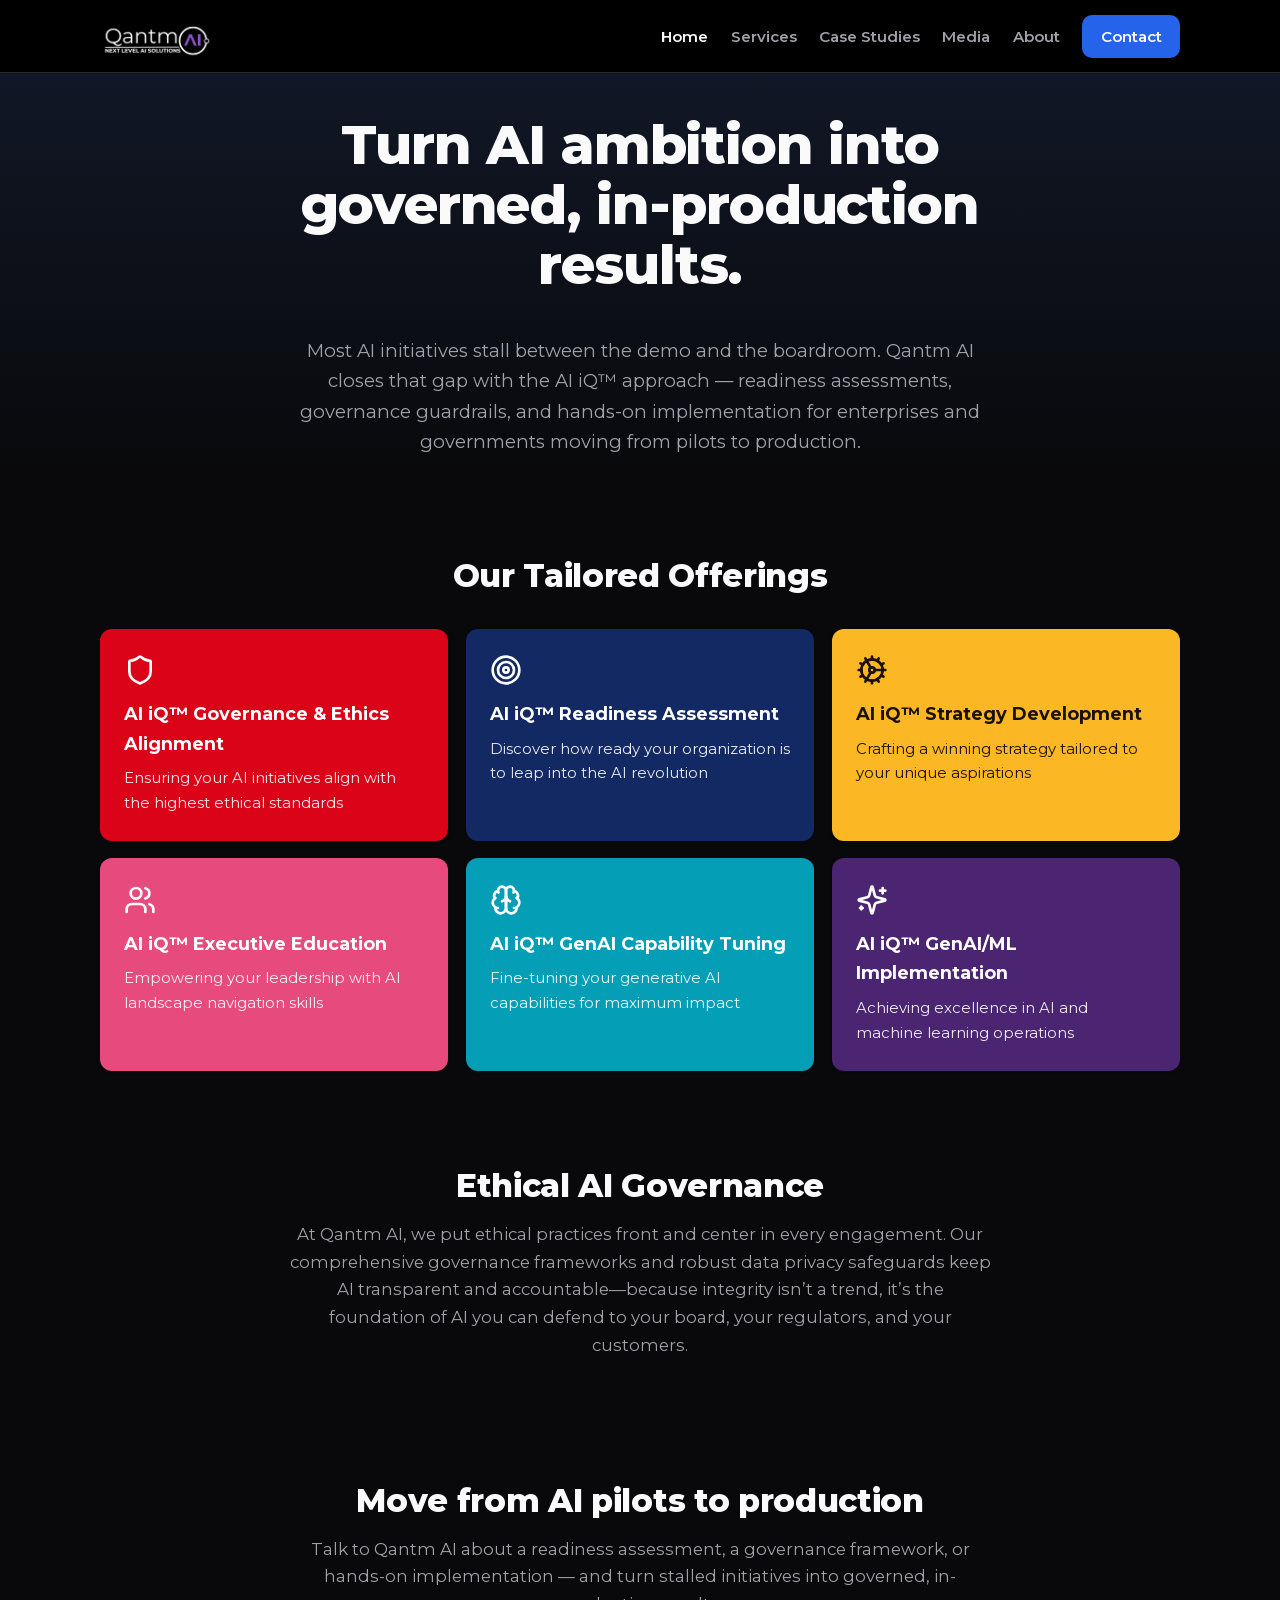
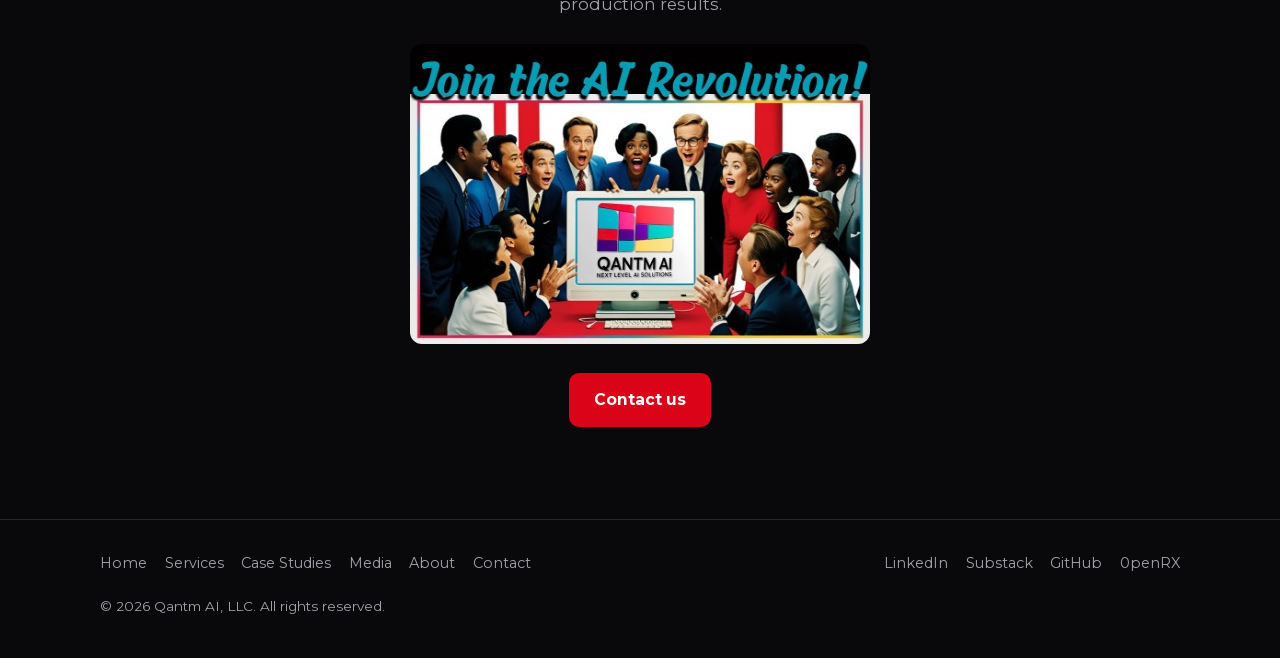
==== commit 29130911: "feat(contact): Google Calendar booking + message form; route CTAs to the hub Contact page now leads " ====
--- a/index.html
+++ b/index.html
@@ -20,7 +20,7 @@
 <link rel="icon" type="image/x-icon" href="./favicon.ico">
 <link rel="icon" type="image/png" sizes="32x32" href="./favicon-32x32.png">
 <link rel="apple-touch-icon" href="./favicon.png">
-<link rel="stylesheet" href="./assets/styles.css?v=873c13d3">
+<link rel="stylesheet" href="./assets/styles.css?v=b8a854cd">
 <script type="application/ld+json">[{"@context":"https://schema.org","@type":"Organization","name":"Qantm AI","alternateName":"QANTM AI","url":"https://qantm.ai","logo":"https://qantm.ai/favicon.png","description":"AI strategy, governance, and implementation consulting — AI iQ™ readiness assessments, governance \u0026 ethics alignment, executive education, and GenAI/ML implementation.","email":"info@qantm.ai","contactPoint":{"@type":"ContactPoint","email":"info@qantm.ai","contactType":"sales","availableLanguage":"English"},"founder":{"@type":"Person","name":"Seth Dobrin","honorificPrefix":"Dr.","jobTitle":"Founder \u0026 CEO","description":"Founder \u0026 CEO of Qantm AI; author of AI iQ for a Human-Focused Future (Routledge, 2024).","sameAs":["https://www.linkedin.com/company/qantm-ai/"]},"employee":[{"@type":"Person","name":"Seth Dobrin","honorificPrefix":"Dr.","jobTitle":"CEO \u0026 AI Strategist"},{"@type":"Person","name":"Tabitha Rudd","jobTitle":"COO"}],"brand":{"@type":"Brand","name":"0penRX","url":"https://0penrx.org"},"knowsAbout":["AI Governance","AI Strategy","Machine Learning","AI Implementation","AI Ethics","AI Risk Assessment"],"serviceArea":{"@type":"Place","name":"Worldwide"},"sameAs":["https://www.linkedin.com/company/qantm-ai/","https://bsky.app/profile/qantmai.bsky.social","https://siliconsandstudio.substack.com/","https://github.com/QANTMAI"]},{"@context":"https://schema.org","@type":"Book","name":"AI iQ for a Human-Focused Future","author":{"@type":"Person","name":"Seth Dobrin","honorificPrefix":"Dr."},"publisher":{"@type":"Organization","name":"Routledge / CRC Press"},"datePublished":"2024","isbn":"9781032603896","url":"https://www.routledge.com/AI-IQ-for-a-Human-focused-Future-Strategy-Talent-and-Culture/Dobrin/p/book/9781032603896"},{"@context":"https://schema.org","@type":"WebSite","name":"Qantm AI","url":"https://qantm.ai"}]</script>
 </head>
 <body>
@@ -56,7 +56,7 @@
   <h2>Move from AI pilots to production</h2>
   <p class="lede">Talk to Qantm AI about a readiness assessment, a governance framework, or hands-on implementation &mdash; and turn stalled initiatives into governed, in-production results.</p>
   <img class="cta-image" src="./assets/img/join-ai-revolution.jpg" alt="Qantm AI — from AI pilots to production" width="500" height="300" loading="lazy">
-  <div class="cta-row"><a class="btn pri" href="mailto:info@qantm.ai">Contact Us</a></div>
+  <div class="cta-row"><a class="btn pri" href="./contact">Contact us</a></div>
 </section>
 
 </main>
--- a/assets/styles.css
+++ b/assets/styles.css
@@ -256,3 +256,15 @@
 .cs-src a { font-weight: 600; }
 .cs-note { color: hsl(var(--muted-foreground)); font-size: .82rem; max-width: 70ch; margin: 2.2rem auto 1.4rem;
   padding: .9rem 1rem; border: 1px solid hsl(var(--border)); border-radius: var(--radius); background: hsl(var(--muted) / .25); text-align: center; }
+
+/* ---- Contact: booking card + form ---- */
+.booking-card { display: flex; flex-wrap: wrap; align-items: center; justify-content: space-between; gap: 1rem; margin: 1.4rem 0; }
+.booking-card p { color: hsl(var(--muted-foreground)); font-size: .95rem; }
+.contact-form { max-width: 640px; margin: .8rem 0 0; display: flex; flex-direction: column; gap: 1rem; }
+.contact-form .form-row { display: grid; grid-template-columns: 1fr 1fr; gap: 1rem; }
+.contact-form label { display: flex; flex-direction: column; gap: .4rem; font-weight: 600; font-size: .88rem; }
+.contact-form input, .contact-form textarea { padding: .7rem .85rem; border: 1px solid hsl(var(--border)); border-radius: 10px; background: hsl(var(--card)); color: #fff; font: inherit; font-weight: 400; }
+.contact-form input:focus-visible, .contact-form textarea:focus-visible { outline: 2px solid var(--blue); outline-offset: 1px; border-color: var(--blue); }
+.contact-form textarea { resize: vertical; min-height: 96px; }
+.contact-form button { align-self: flex-start; cursor: pointer; margin-top: .2rem; }
+@media (max-width: 560px) { .contact-form .form-row { grid-template-columns: 1fr; } }
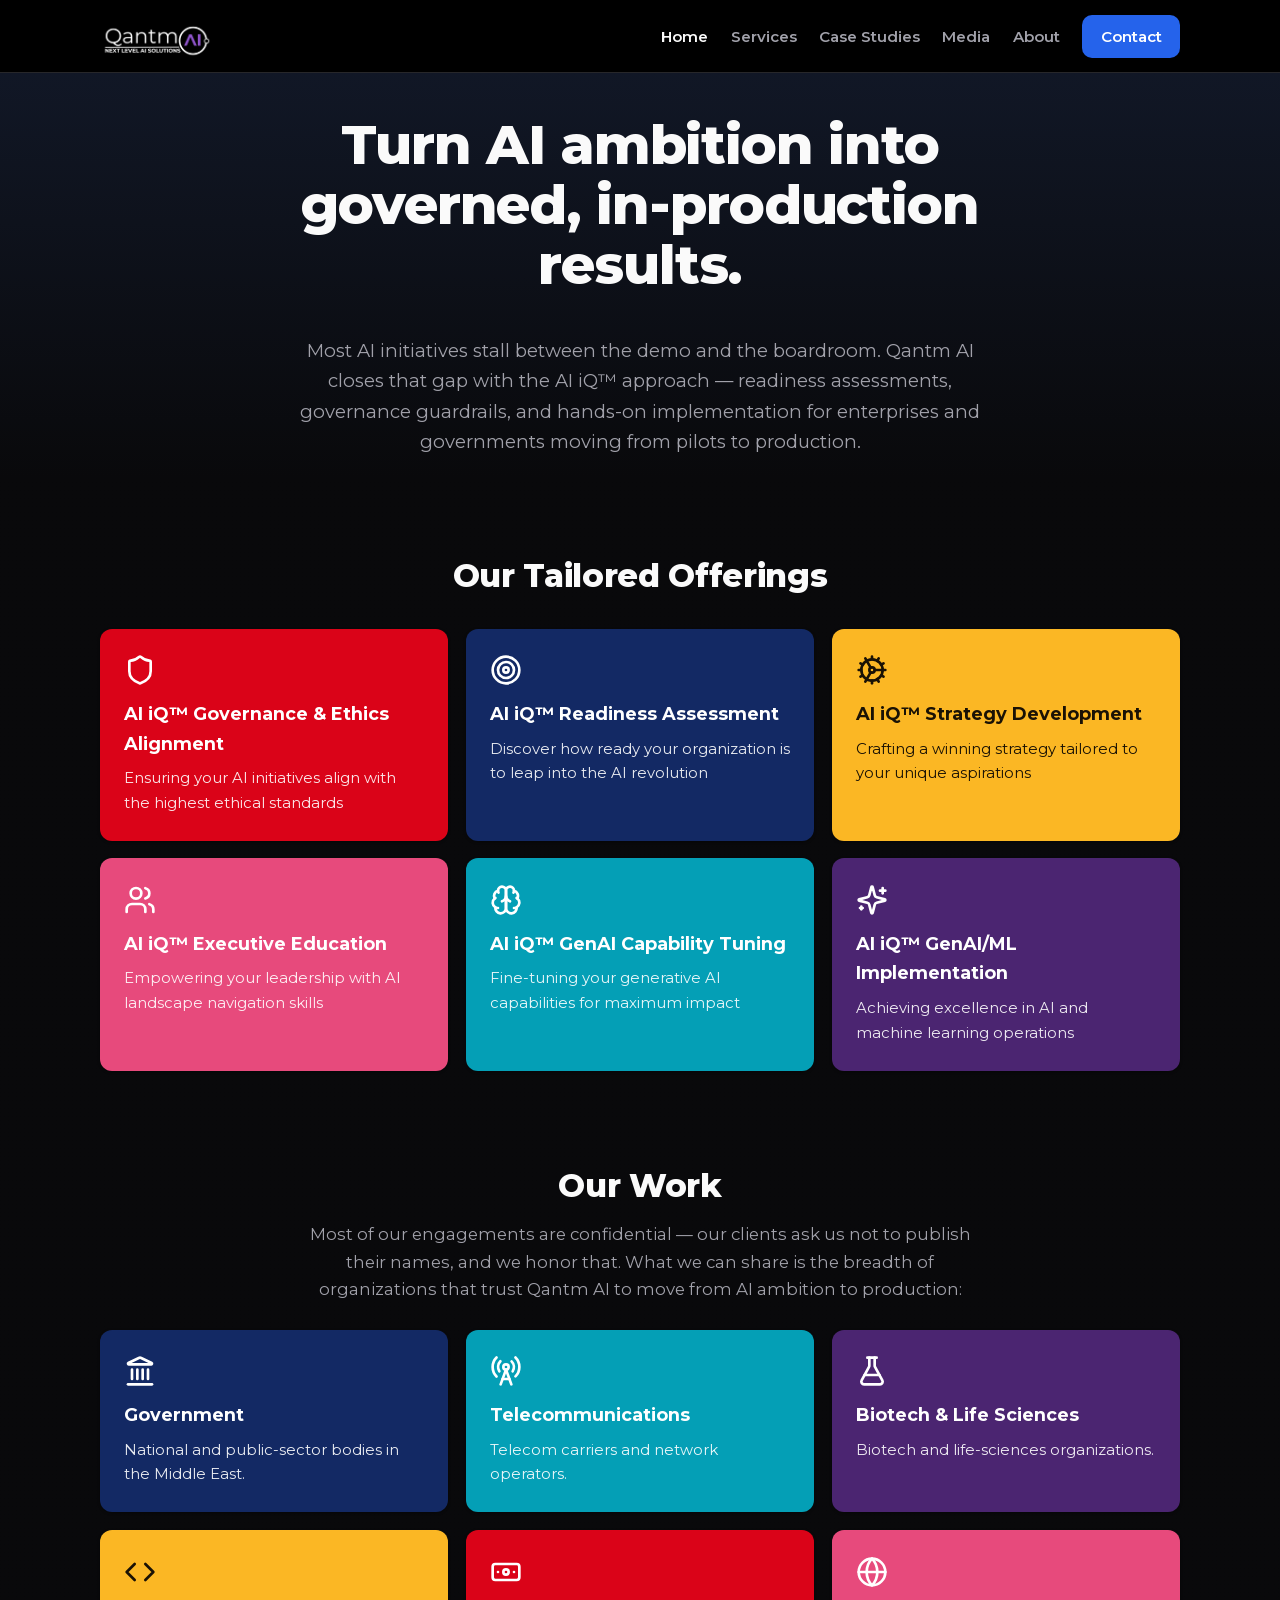
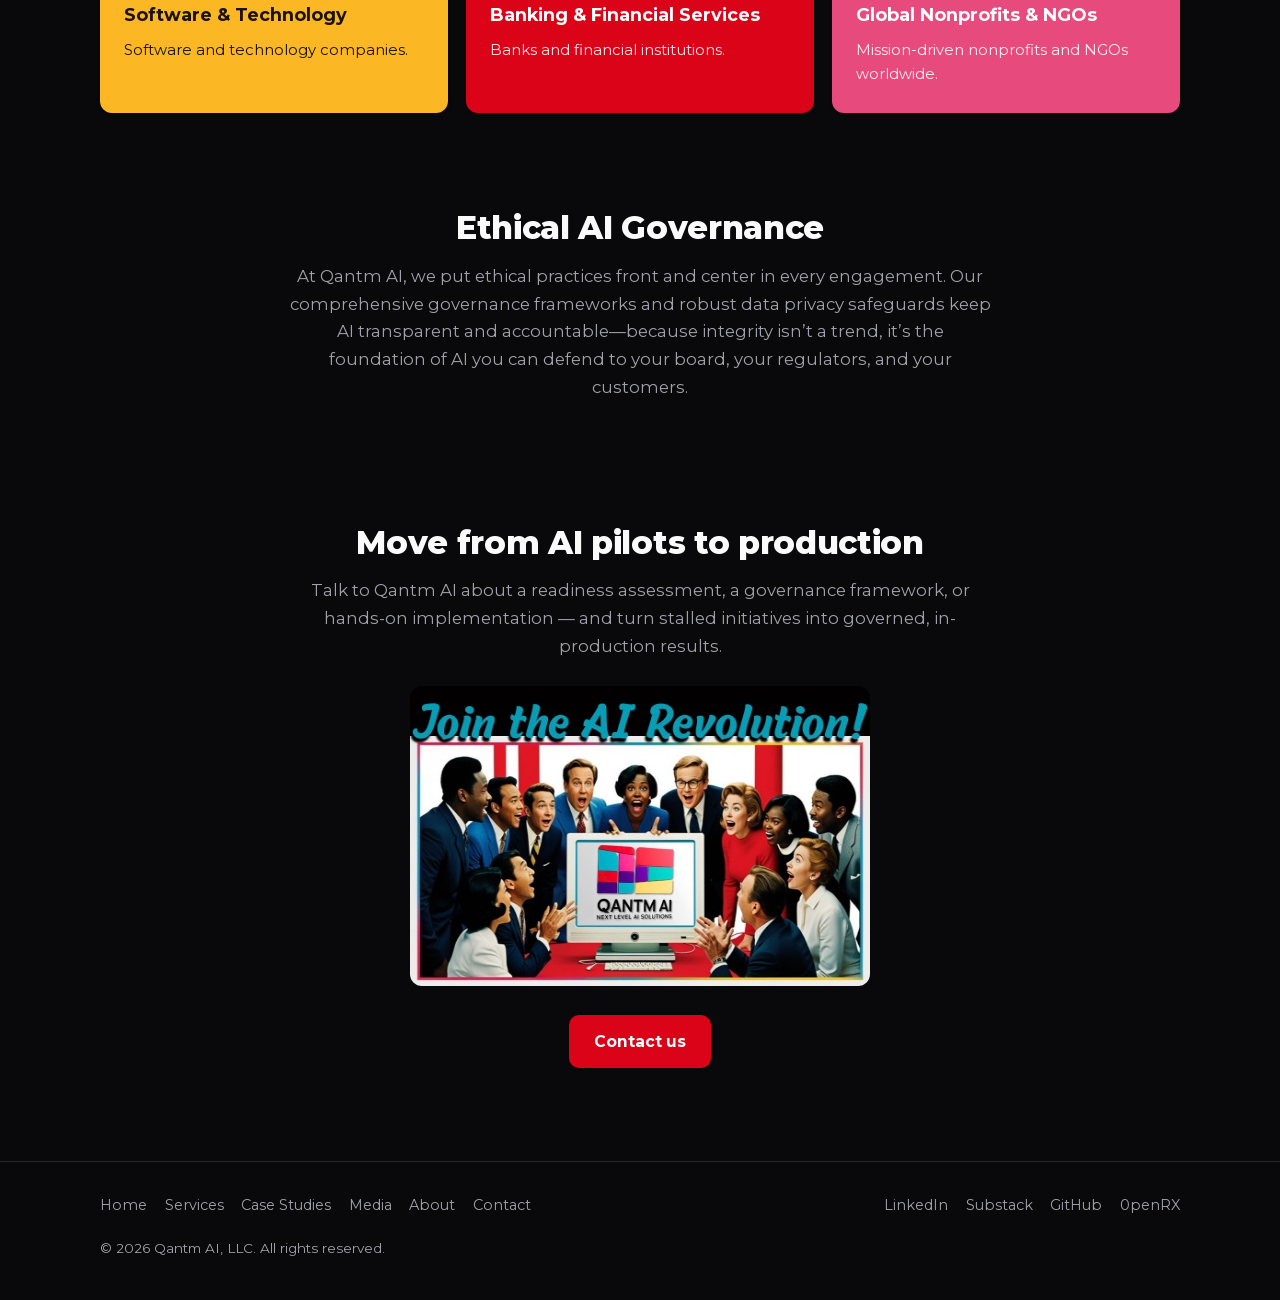
==== commit 6a184fb1: "feat(home): add confidential "Our Work" sectors band Add an "Our Work" social-proof section to the h" ====
--- a/index.html
+++ b/index.html
@@ -48,6 +48,18 @@
     <div class="tile tile--purple"><svg viewBox="0 0 24 24" fill="none" stroke="currentColor" stroke-width="2" stroke-linecap="round" stroke-linejoin="round" aria-hidden="true"><path d="M9.937 15.5A2 2 0 0 0 8.5 14.063l-6.135-1.582a.5.5 0 0 1 0-.962L8.5 9.936A2 2 0 0 0 9.937 8.5l1.582-6.135a.5.5 0 0 1 .963 0L14.063 8.5A2 2 0 0 0 15.5 9.937l6.135 1.581a.5.5 0 0 1 0 .964L15.5 14.063a2 2 0 0 0-1.437 1.437l-1.582 6.135a.5.5 0 0 1-.963 0z"/><path d="M20 3v4"/><path d="M22 5h-4"/><path d="M4 17v2"/><path d="M5 18H3"/></svg><h3>AI iQ™ GenAI/ML Implementation</h3><p>Achieving excellence in AI and machine learning operations</p></div>
   </div>
 </section>
+<section id="our-work">
+  <h2>Our Work</h2>
+  <p class="lede">Most of our engagements are confidential &mdash; our clients ask us not to publish their names, and we honor that. What we can share is the breadth of organizations that trust Qantm AI to move from AI ambition to production:</p>
+  <div class="tiles">
+    <div class="tile tile--navy"><svg viewBox="0 0 24 24" fill="none" stroke="currentColor" stroke-width="2" stroke-linecap="round" stroke-linejoin="round" aria-hidden="true"><path d="M10 18v-7"/><path d="M11.119 2.205a2 2 0 0 1 1.762 0l7.84 3.846A.5.5 0 0 1 20.5 7h-17a.5.5 0 0 1-.22-.949z"/><path d="M14 18v-7"/><path d="M18 18v-7"/><path d="M3 22h18"/><path d="M6 18v-7"/></svg><h3>Government</h3><p>National and public-sector bodies in the Middle East.</p></div>
+    <div class="tile tile--cyan"><svg viewBox="0 0 24 24" fill="none" stroke="currentColor" stroke-width="2" stroke-linecap="round" stroke-linejoin="round" aria-hidden="true"><path d="M4.9 16.1C1 12.2 1 5.8 4.9 1.9"/><path d="M7.8 4.7a6.14 6.14 0 0 0-.8 7.5"/><circle cx="12" cy="9" r="2"/><path d="M16.2 4.8c2 2 2.26 5.11.8 7.47"/><path d="M19.1 1.9a9.96 9.96 0 0 1 0 14.1"/><path d="M9.5 18h5"/><path d="m8 22 4-11 4 11"/></svg><h3>Telecommunications</h3><p>Telecom carriers and network operators.</p></div>
+    <div class="tile tile--purple"><svg viewBox="0 0 24 24" fill="none" stroke="currentColor" stroke-width="2" stroke-linecap="round" stroke-linejoin="round" aria-hidden="true"><path d="M14 2v6a2 2 0 0 0 .245.96l5.51 10.08A2 2 0 0 1 18 22H6a2 2 0 0 1-1.755-2.96l5.51-10.08A2 2 0 0 0 10 8V2"/><path d="M6.453 15h11.094"/><path d="M8.5 2h7"/></svg><h3>Biotech &amp; Life Sciences</h3><p>Biotech and life-sciences organizations.</p></div>
+    <div class="tile tile--gold"><svg viewBox="0 0 24 24" fill="none" stroke="currentColor" stroke-width="2" stroke-linecap="round" stroke-linejoin="round" aria-hidden="true"><polyline points="16 18 22 12 16 6"/><polyline points="8 6 2 12 8 18"/></svg><h3>Software &amp; Technology</h3><p>Software and technology companies.</p></div>
+    <div class="tile tile--red"><svg viewBox="0 0 24 24" fill="none" stroke="currentColor" stroke-width="2" stroke-linecap="round" stroke-linejoin="round" aria-hidden="true"><rect width="20" height="12" x="2" y="6" rx="2"/><circle cx="12" cy="12" r="2"/><path d="M6 12h.01M18 12h.01"/></svg><h3>Banking &amp; Financial Services</h3><p>Banks and financial institutions.</p></div>
+    <div class="tile tile--pink"><svg viewBox="0 0 24 24" fill="none" stroke="currentColor" stroke-width="2" stroke-linecap="round" stroke-linejoin="round" aria-hidden="true"><circle cx="12" cy="12" r="10"/><path d="M12 2a14.5 14.5 0 0 0 0 20 14.5 14.5 0 0 0 0-20"/><path d="M2 12h20"/></svg><h3>Global Nonprofits &amp; NGOs</h3><p>Mission-driven nonprofits and NGOs worldwide.</p></div>
+  </div>
+</section>
 <section id="ethics">
   <h2>Ethical AI Governance</h2>
   <p class="lede">At Qantm AI, we put ethical practices front and center in every engagement. Our comprehensive governance frameworks and robust data privacy safeguards keep AI transparent and accountable&mdash;because integrity isn&rsquo;t a trend, it&rsquo;s the foundation of AI you can defend to your board, your regulators, and your customers.</p>
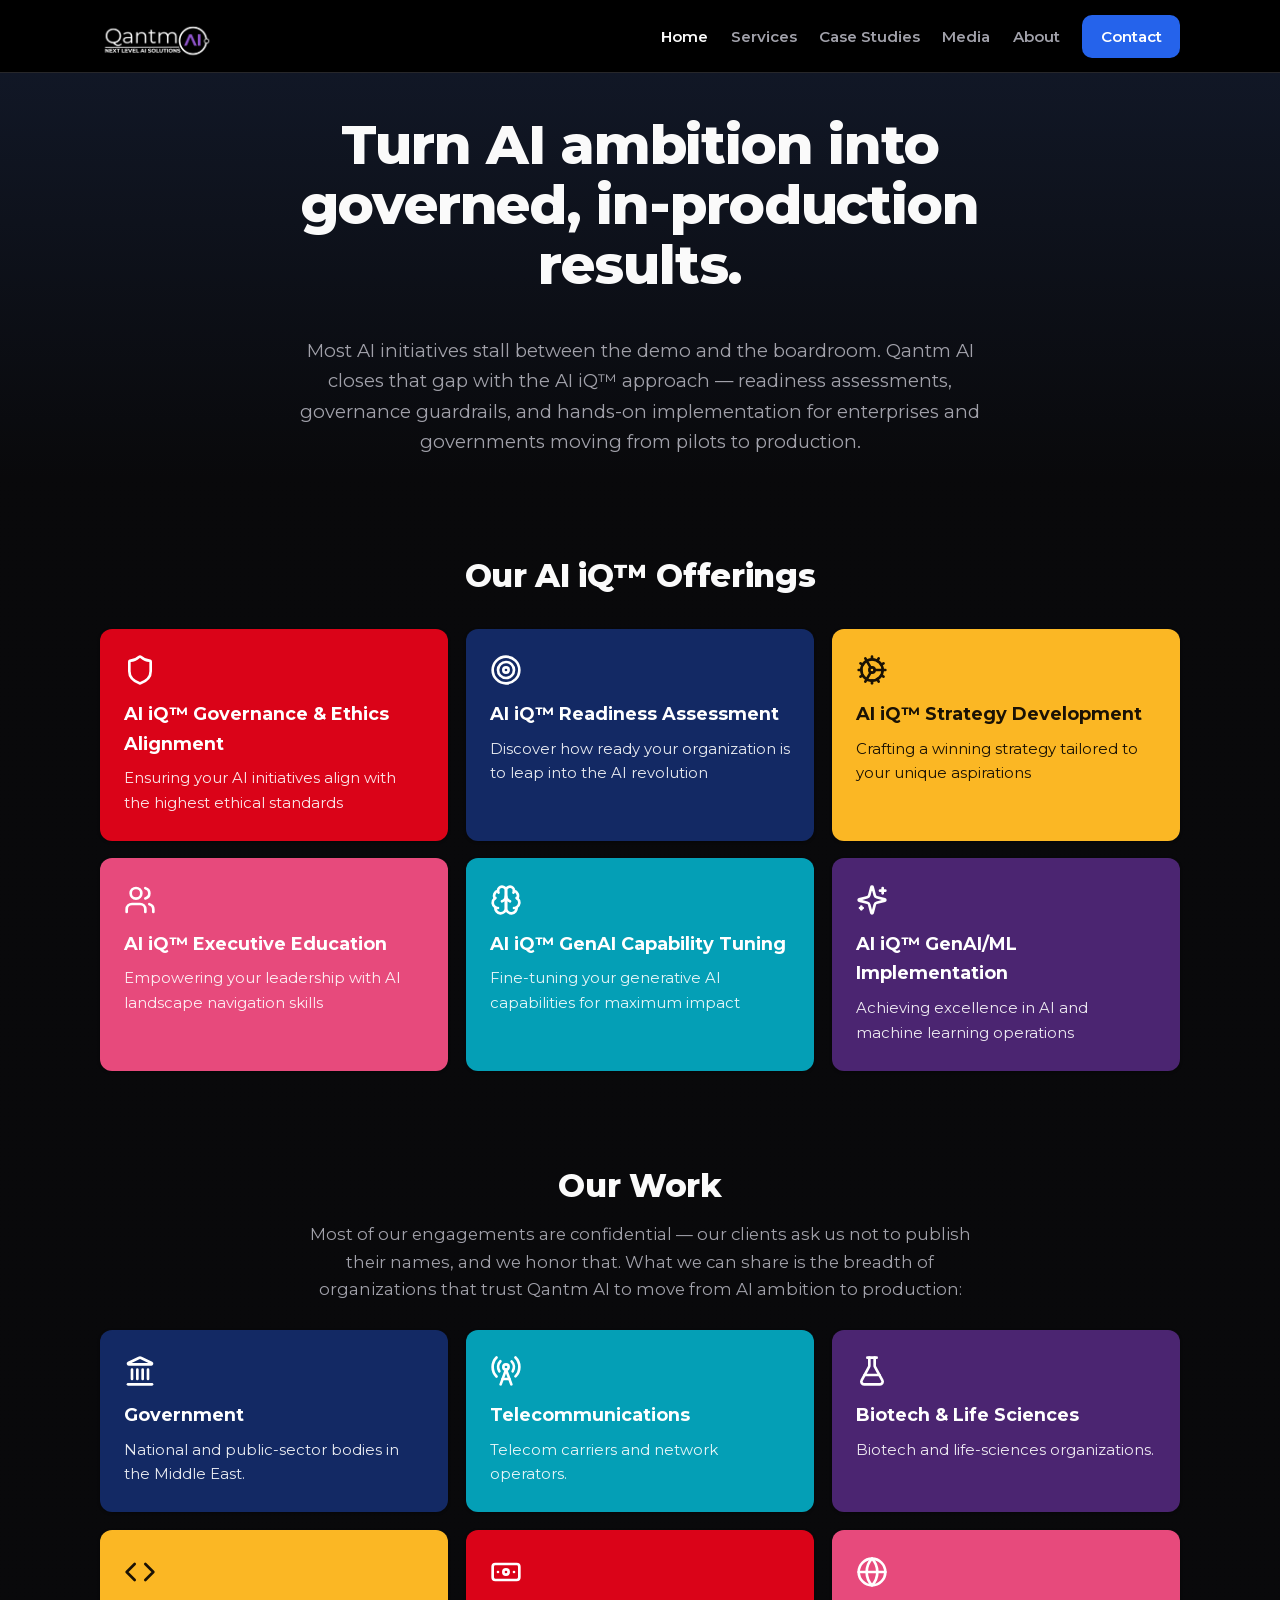
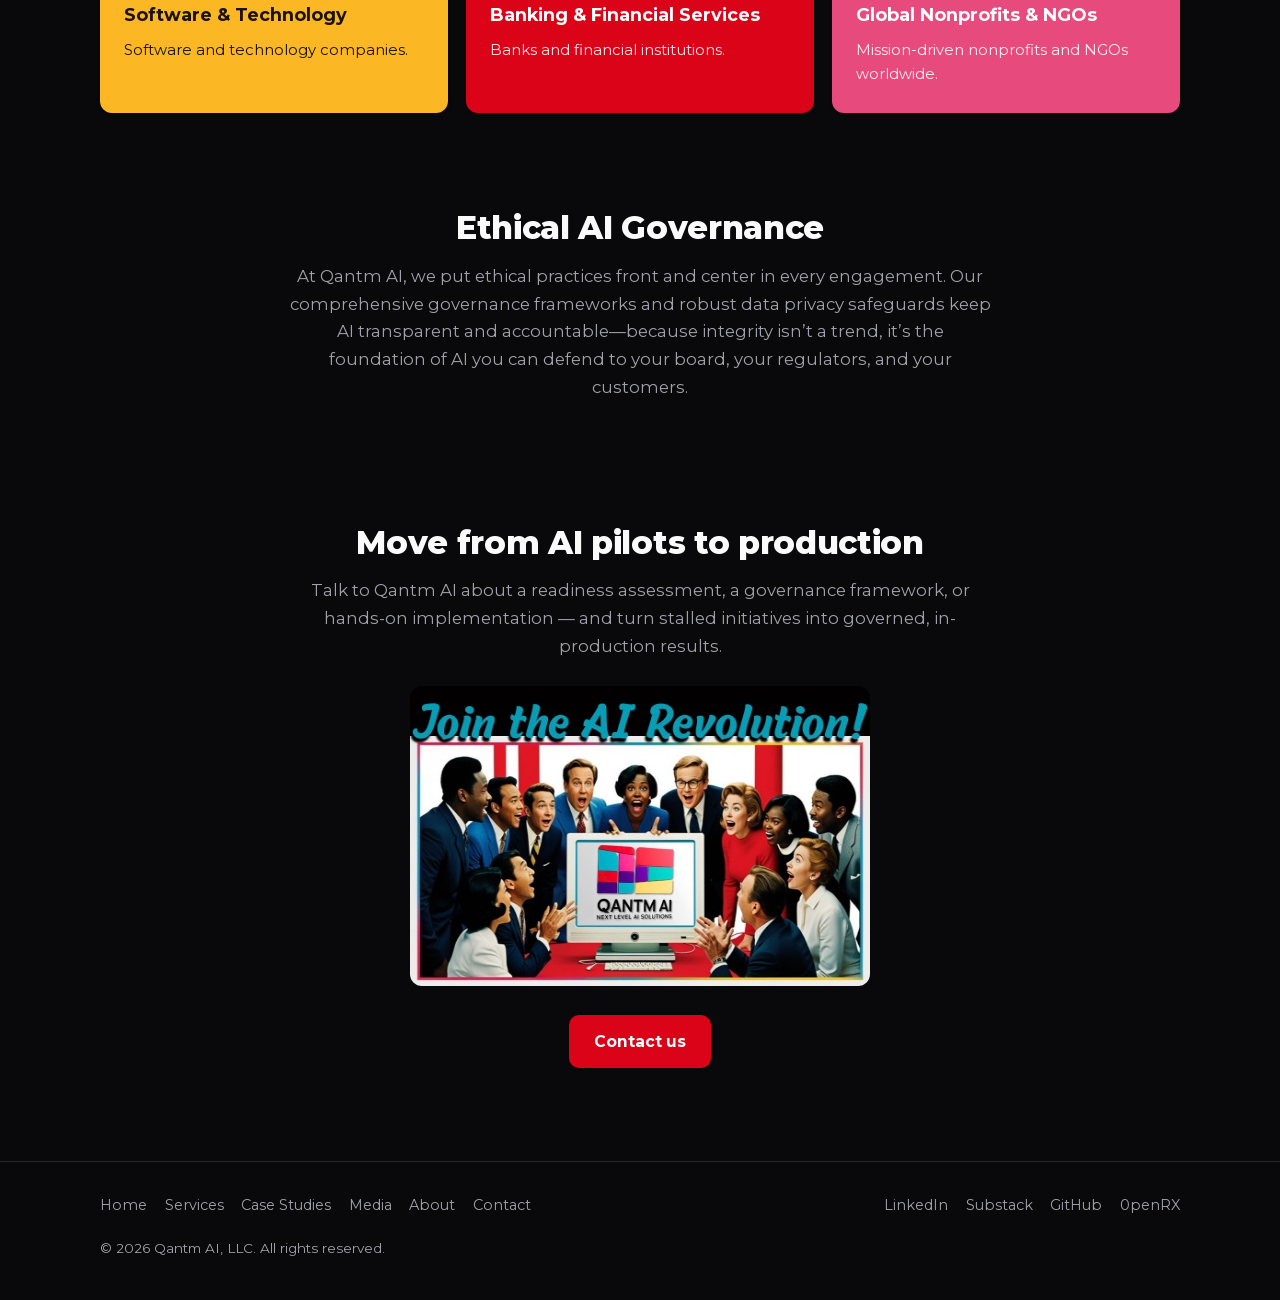
==== commit 0cbeac58: "fix(audit): heading hierarchy, offerings heading, sitemap lastmod, 4 dead media links Full-site audi" ====
--- a/index.html
+++ b/index.html
@@ -20,7 +20,7 @@
 <link rel="icon" type="image/x-icon" href="./favicon.ico">
 <link rel="icon" type="image/png" sizes="32x32" href="./favicon-32x32.png">
 <link rel="apple-touch-icon" href="./favicon.png">
-<link rel="stylesheet" href="./assets/styles.css?v=b8a854cd">
+<link rel="stylesheet" href="./assets/styles.css?v=a2257a0d">
 <script type="application/ld+json">[{"@context":"https://schema.org","@type":"Organization","name":"Qantm AI","alternateName":"QANTM AI","url":"https://qantm.ai","logo":"https://qantm.ai/favicon.png","description":"AI strategy, governance, and implementation consulting — AI iQ™ readiness assessments, governance \u0026 ethics alignment, executive education, and GenAI/ML implementation.","email":"info@qantm.ai","contactPoint":{"@type":"ContactPoint","email":"info@qantm.ai","contactType":"sales","availableLanguage":"English"},"founder":{"@type":"Person","name":"Seth Dobrin","honorificPrefix":"Dr.","jobTitle":"Founder \u0026 CEO","description":"Founder \u0026 CEO of Qantm AI; author of AI iQ for a Human-Focused Future (Routledge, 2024).","sameAs":["https://www.linkedin.com/company/qantm-ai/"]},"employee":[{"@type":"Person","name":"Seth Dobrin","honorificPrefix":"Dr.","jobTitle":"CEO \u0026 AI Strategist"},{"@type":"Person","name":"Tabitha Rudd","jobTitle":"COO"}],"brand":{"@type":"Brand","name":"0penRX","url":"https://0penrx.org"},"knowsAbout":["AI Governance","AI Strategy","Machine Learning","AI Implementation","AI Ethics","AI Risk Assessment"],"serviceArea":{"@type":"Place","name":"Worldwide"},"sameAs":["https://www.linkedin.com/company/qantm-ai/","https://bsky.app/profile/qantmai.bsky.social","https://siliconsandstudio.substack.com/","https://github.com/QANTMAI"]},{"@context":"https://schema.org","@type":"Book","name":"AI iQ for a Human-Focused Future","author":{"@type":"Person","name":"Seth Dobrin","honorificPrefix":"Dr."},"publisher":{"@type":"Organization","name":"Routledge / CRC Press"},"datePublished":"2024","isbn":"9781032603896","url":"https://www.routledge.com/AI-IQ-for-a-Human-focused-Future-Strategy-Talent-and-Culture/Dobrin/p/book/9781032603896"},{"@context":"https://schema.org","@type":"WebSite","name":"Qantm AI","url":"https://qantm.ai"}]</script>
 </head>
 <body>
@@ -38,7 +38,7 @@
   <p>Most AI initiatives stall between the demo and the boardroom. Qantm AI closes that gap with the AI iQ&trade; approach &mdash; readiness assessments, governance guardrails, and hands-on implementation for enterprises and governments moving from pilots to production.</p>
 </div>
 <section id="offerings">
-  <h2>Our Tailored Offerings</h2>
+  <h2>Our AI iQ&trade; Offerings</h2>
   <div class="tiles">
     <div class="tile tile--red"><svg viewBox="0 0 24 24" fill="none" stroke="currentColor" stroke-width="2" stroke-linecap="round" stroke-linejoin="round" aria-hidden="true"><path d="M20 13c0 5-3.5 7.5-7.66 8.95a1 1 0 0 1-.67-.01C7.5 20.5 4 18 4 13V6a1 1 0 0 1 1-1c2 0 4.5-1.2 6.24-2.72a1.17 1.17 0 0 1 1.52 0C14.51 3.81 17 5 19 5a1 1 0 0 1 1 1z"/></svg><h3>AI iQ™ Governance & Ethics Alignment</h3><p>Ensuring your AI initiatives align with the highest ethical standards</p></div>
     <div class="tile tile--navy"><svg viewBox="0 0 24 24" fill="none" stroke="currentColor" stroke-width="2" stroke-linecap="round" stroke-linejoin="round" aria-hidden="true"><circle cx="12" cy="12" r="10"/><circle cx="12" cy="12" r="6"/><circle cx="12" cy="12" r="2"/></svg><h3>AI iQ™ Readiness Assessment</h3><p>Discover how ready your organization is to leap into the AI revolution</p></div>
--- a/assets/styles.css
+++ b/assets/styles.css
@@ -257,14 +257,6 @@
 .cs-note { color: hsl(var(--muted-foreground)); font-size: .82rem; max-width: 70ch; margin: 2.2rem auto 1.4rem;
   padding: .9rem 1rem; border: 1px solid hsl(var(--border)); border-radius: var(--radius); background: hsl(var(--muted) / .25); text-align: center; }
 
-/* ---- Contact: booking card + form ---- */
+/* ---- Contact: booking card ---- */
 .booking-card { display: flex; flex-wrap: wrap; align-items: center; justify-content: space-between; gap: 1rem; margin: 1.4rem 0; }
 .booking-card p { color: hsl(var(--muted-foreground)); font-size: .95rem; }
-.contact-form { max-width: 640px; margin: .8rem 0 0; display: flex; flex-direction: column; gap: 1rem; }
-.contact-form .form-row { display: grid; grid-template-columns: 1fr 1fr; gap: 1rem; }
-.contact-form label { display: flex; flex-direction: column; gap: .4rem; font-weight: 600; font-size: .88rem; }
-.contact-form input, .contact-form textarea { padding: .7rem .85rem; border: 1px solid hsl(var(--border)); border-radius: 10px; background: hsl(var(--card)); color: #fff; font: inherit; font-weight: 400; }
-.contact-form input:focus-visible, .contact-form textarea:focus-visible { outline: 2px solid var(--blue); outline-offset: 1px; border-color: var(--blue); }
-.contact-form textarea { resize: vertical; min-height: 96px; }
-.contact-form button { align-self: flex-start; cursor: pointer; margin-top: .2rem; }
-@media (max-width: 560px) { .contact-form .form-row { grid-template-columns: 1fr; } }
